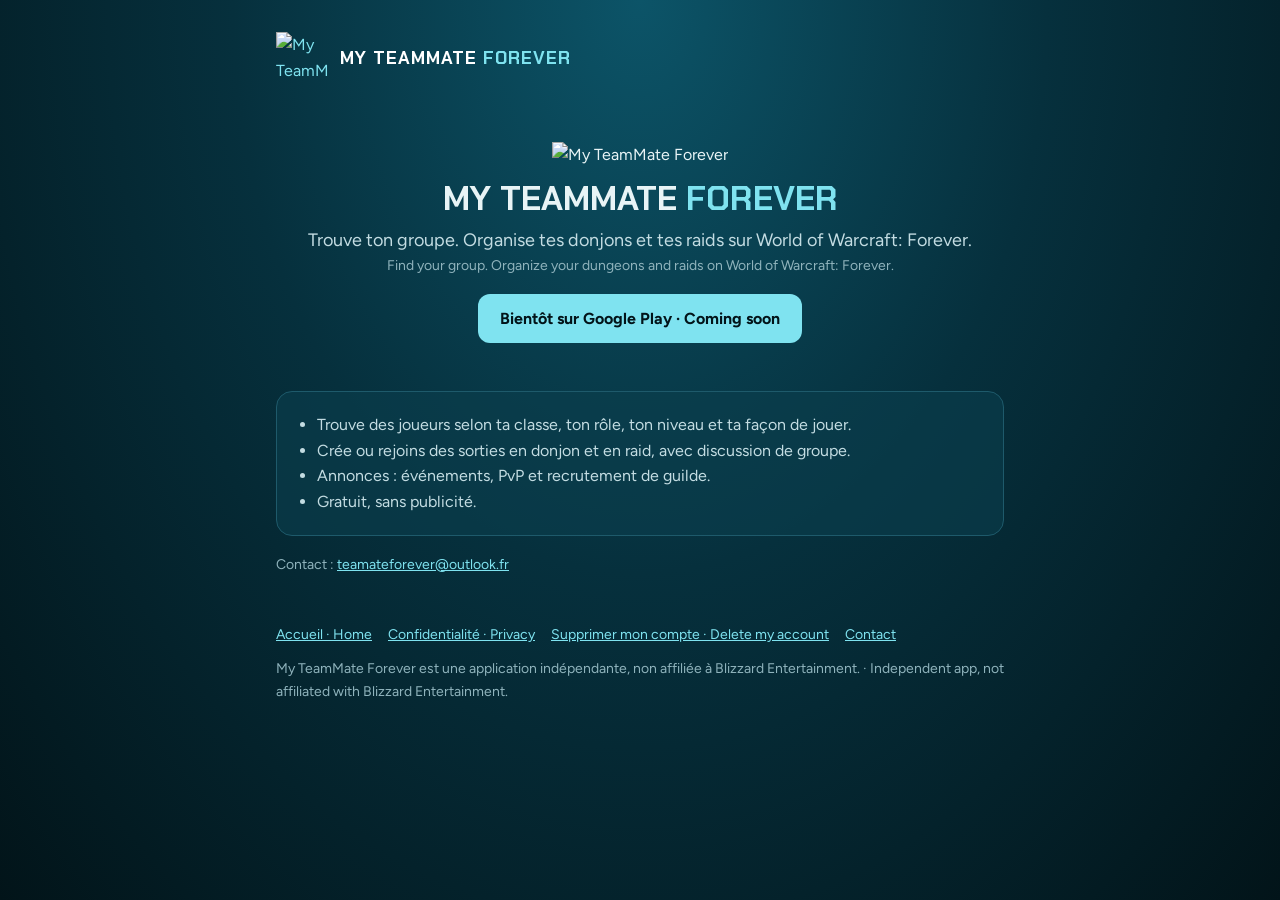
==== index.html @ 43d7b235 "Create index.html" ====
<!doctype html><html lang="fr"><head><meta charset="utf-8"><meta name="viewport" content="width=device-width,initial-scale=1"><title>My TeamMate Forever</title><meta name="description" content="Trouve ton groupe sur World of Warcraft: Forever.">
<link rel="icon" href="/logo.svg" type="image/svg+xml">
<link rel="preconnect" href="https://fonts.googleapis.com"><link href="https://fonts.googleapis.com/css2?family=Chakra+Petch:wght@600;700&family=Figtree:wght@400;600&display=swap" rel="stylesheet"><style>*{box-sizing:border-box;margin:0}body{background:radial-gradient(ellipse at 50% 0%,#0C5468 0%,#06303D 45%,#021419 100%) fixed;color:#E8F4F6;font:16px/1.6 Figtree,system-ui,sans-serif;min-height:100vh}
.wrap{max-width:760px;margin:0 auto;padding:32px 16px 64px}a{color:#7FE3F0}h1,h2,.brand{font-family:'Chakra Petch',sans-serif}
header{display:flex;align-items:center;gap:12px;margin-bottom:28px}header .logo{width:52px;height:52px}.brand{font-weight:700;font-size:18px;letter-spacing:1px;color:#fff;text-decoration:none}.brand span{color:#7FE3F0}
h1{font-size:28px;line-height:1.2;margin-bottom:6px}h2{font-size:19px;margin:26px 0 6px;color:#fff}p,li{color:#C3DCE2}ul{padding-left:20px}.muted{color:#8FB3BC;font-size:14px}
.card{background:rgba(11,63,78,.6);border:1px solid #1E5A6B;border-radius:16px;padding:20px;margin:18px 0}.lang{border-top:1px solid #1E5A6B;margin-top:40px;padding-top:24px}
nav.foot{margin-top:48px;display:flex;flex-wrap:wrap;gap:16px;font-size:14px}.hero{text-align:center;padding:30px 0}.hero .logo{width:200px;height:200px}.hero h1{font-size:34px;margin-top:10px}.hero h1 span{color:#7FE3F0}
.btn{display:inline-block;background:#7FE3F0;color:#021419;font-weight:700;text-decoration:none;padding:12px 22px;border-radius:12px;margin-top:16px}</style></head>
<body><div class="wrap"><header><a href="/" style="display:flex;align-items:center;gap:12px;text-decoration:none"><img class="logo" src="/logo.svg" alt="My TeamMate Forever"><span class="brand">MY TEAMMATE <span>FOREVER</span></span></a></header>
<div class="hero"><img class="logo" src="/logo.svg" alt="My TeamMate Forever"><h1>MY TEAMMATE <span>FOREVER</span></h1><p style="font-size:18px;margin-top:8px">Trouve ton groupe. Organise tes donjons et tes raids sur World of Warcraft: Forever.</p><p class="muted">Find your group. Organize your dungeons and raids on World of Warcraft: Forever.</p>
<p class="btn">Bientôt sur Google Play · Coming soon</p></div>
<div class="card"><ul><li>Trouve des joueurs selon ta classe, ton rôle, ton niveau et ta façon de jouer.</li><li>Crée ou rejoins des sorties en donjon et en raid, avec discussion de groupe.</li><li>Annonces : événements, PvP et recrutement de guilde.</li><li>Gratuit, sans publicité.</li></ul></div>
<p class="muted">Contact : <a href="mailto:teamateforever@outlook.fr">teamateforever@outlook.fr</a></p>
<nav class="foot"><a href="/">Accueil · Home</a><a href="/confidentialite">Confidentialité · Privacy</a><a href="/supprimer-compte">Supprimer mon compte · Delete my account</a><a href="mailto:teamateforever@outlook.fr">Contact</a></nav>
<p class="muted" style="margin-top:12px">My TeamMate Forever est une application indépendante, non affiliée à Blizzard Entertainment. · Independent app, not affiliated with Blizzard Entertainment.</p></div></body></html>
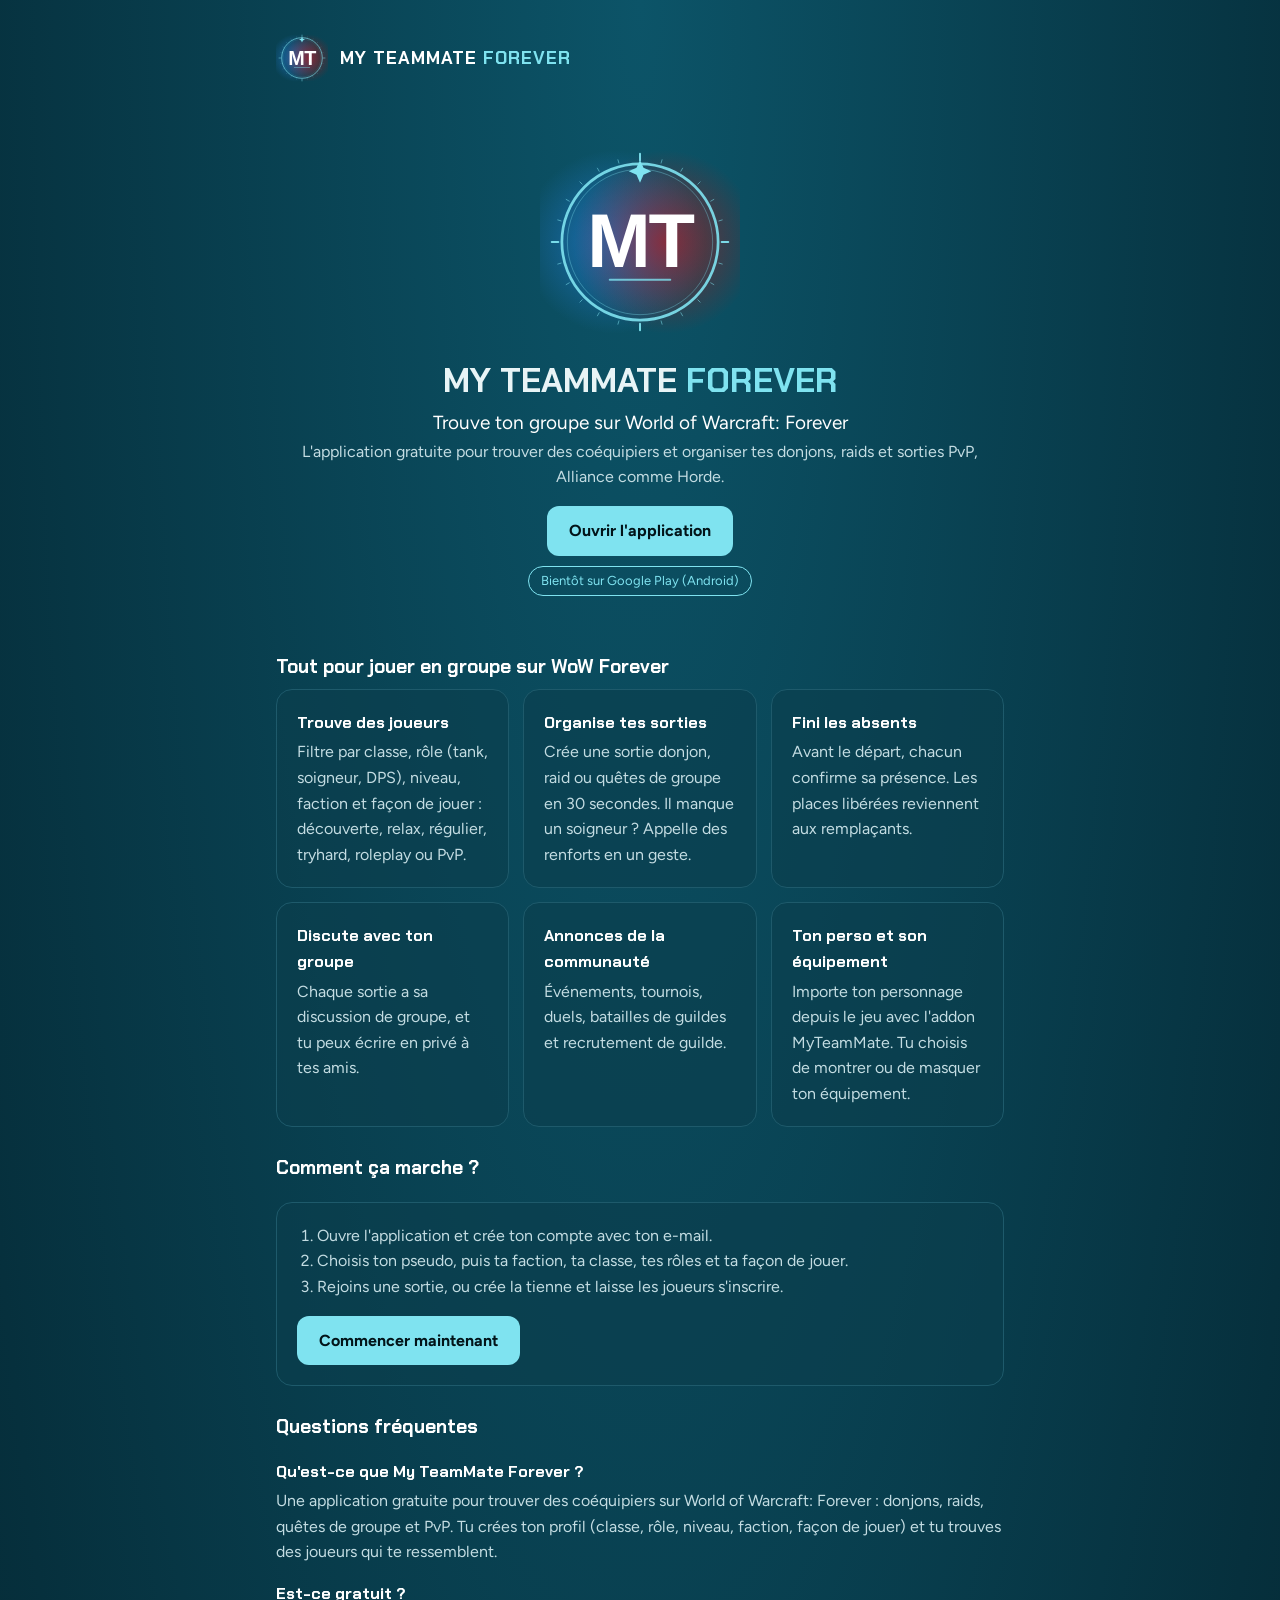
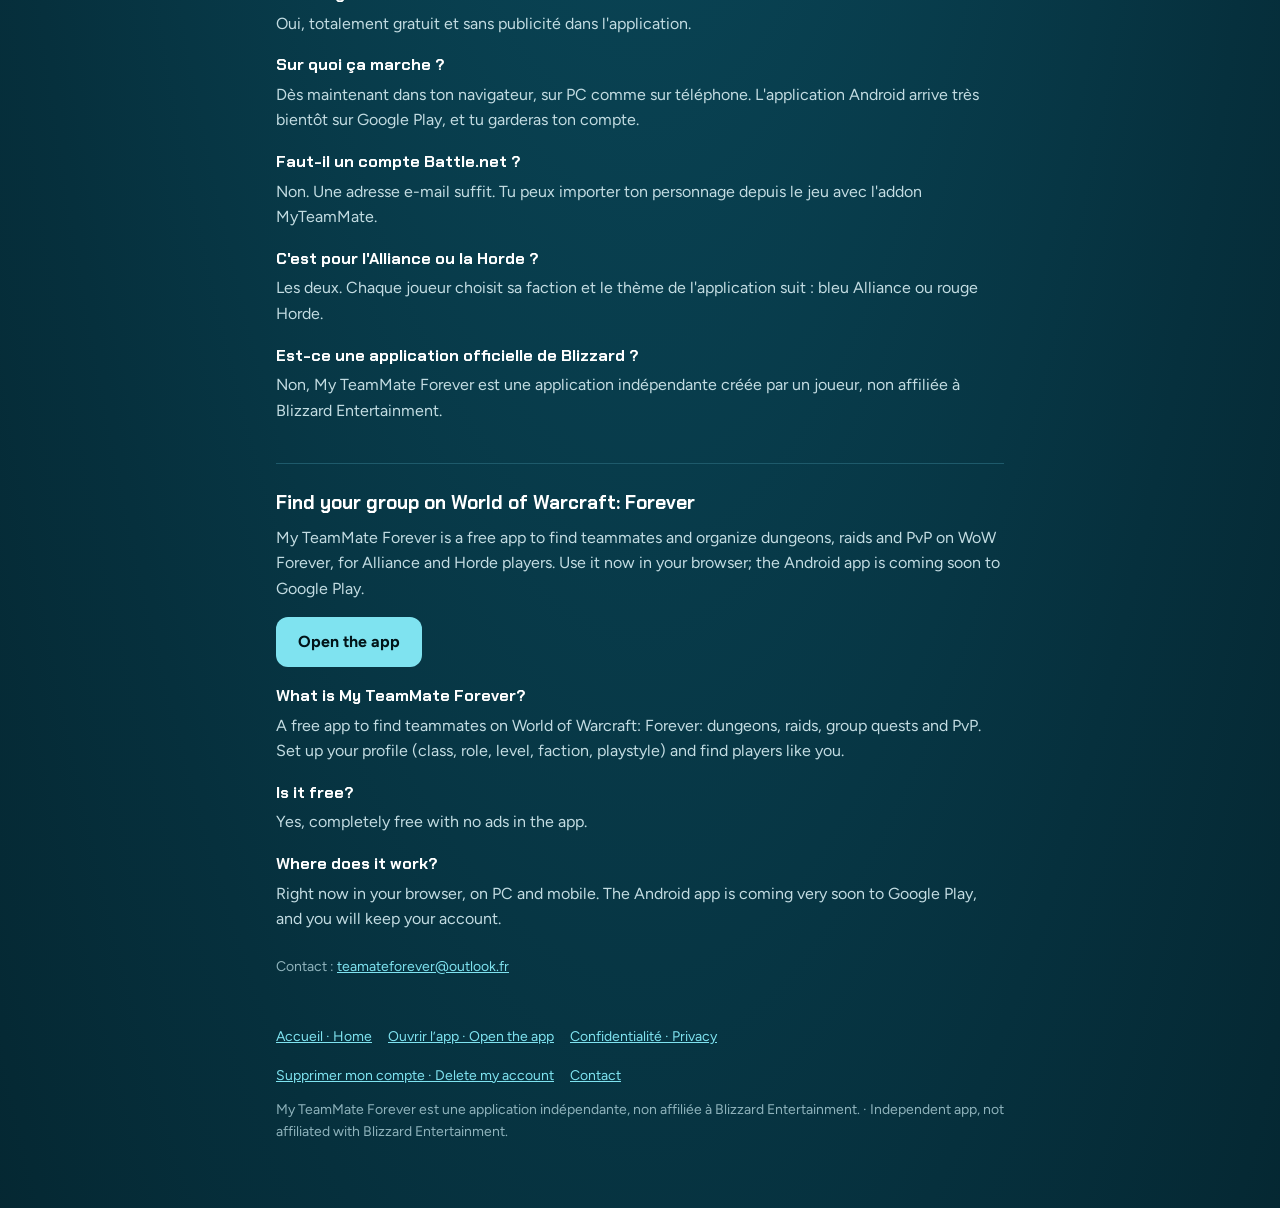
==== commit b5c9600c: "Add files via upload" ====
--- a/index.html
+++ b/index.html
@@ -1,16 +1,30 @@
-<!doctype html><html lang="fr"><head><meta charset="utf-8"><meta name="viewport" content="width=device-width,initial-scale=1"><title>My TeamMate Forever</title><meta name="description" content="Trouve ton groupe sur World of Warcraft: Forever.">
+<!doctype html><html lang="fr"><head><meta charset="utf-8"><meta name="viewport" content="width=device-width,initial-scale=1"><title>My TeamMate Forever · Trouve ton groupe sur WoW Forever (donjons, raids, PvP)</title><meta name="description" content="Application gratuite pour trouver des coéquipiers sur World of Warcraft: Forever : donjons, raids, PvP, recrutement de guilde. Alliance et Horde. Disponible dans ton navigateur, bientôt sur Android.">
+<link rel="canonical" href="https://myteammateforever.com/"><meta name="theme-color" content="#06303D"><link rel="alternate" hreflang="fr" href="https://myteammateforever.com/"><link rel="alternate" hreflang="en" href="https://myteammateforever.com/#en">
+<meta property="og:type" content="website"><meta property="og:site_name" content="My TeamMate Forever"><meta property="og:title" content="My TeamMate Forever · Trouve ton groupe sur WoW Forever (donjons, raids, PvP)"><meta property="og:description" content="Application gratuite pour trouver des coéquipiers sur World of Warcraft: Forever : donjons, raids, PvP, recrutement de guilde. Alliance et Horde. Disponible dans ton navigateur, bientôt sur Android."><meta property="og:url" content="https://myteammateforever.com/"><meta property="og:image" content="https://myteammateforever.com/og-image.jpg"><meta property="og:locale" content="fr_FR"><meta property="og:locale:alternate" content="en_US">
+<meta name="twitter:card" content="summary_large_image"><meta name="twitter:title" content="My TeamMate Forever · Trouve ton groupe sur WoW Forever (donjons, raids, PvP)"><meta name="twitter:description" content="Application gratuite pour trouver des coéquipiers sur World of Warcraft: Forever : donjons, raids, PvP, recrutement de guilde. Alliance et Horde. Disponible dans ton navigateur, bientôt sur Android."><meta name="twitter:image" content="https://myteammateforever.com/og-image.jpg"><script type="application/ld+json">[{"@context": "https://schema.org", "@type": "WebSite", "name": "My TeamMate Forever", "url": "https://myteammateforever.com/", "inLanguage": ["fr", "en"]}, {"@context": "https://schema.org", "@type": "SoftwareApplication", "name": "My TeamMate Forever", "applicationCategory": "SocialNetworkingApplication", "operatingSystem": "Web, Android", "offers": {"@type": "Offer", "price": "0", "priceCurrency": "EUR"}, "url": "https://myteammateforever.com/", "description": "Trouve ton groupe et organise tes donjons et raids sur World of Warcraft: Forever.", "inLanguage": ["fr", "en"]}, {"@context": "https://schema.org", "@type": "FAQPage", "mainEntity": [{"@type": "Question", "name": "Qu'est-ce que My TeamMate Forever ?", "acceptedAnswer": {"@type": "Answer", "text": "Une application gratuite pour trouver des coéquipiers sur World of Warcraft: Forever : donjons, raids, quêtes de groupe et PvP. Tu crées ton profil (classe, rôle, niveau, faction, façon de jouer) et tu trouves des joueurs qui te ressemblent."}}, {"@type": "Question", "name": "Est-ce gratuit ?", "acceptedAnswer": {"@type": "Answer", "text": "Oui, totalement gratuit et sans publicité dans l'application."}}, {"@type": "Question", "name": "Sur quoi ça marche ?", "acceptedAnswer": {"@type": "Answer", "text": "Dès maintenant dans ton navigateur, sur PC comme sur téléphone. L'application Android arrive très bientôt sur Google Play, et tu garderas ton compte."}}, {"@type": "Question", "name": "Faut-il un compte Battle.net ?", "acceptedAnswer": {"@type": "Answer", "text": "Non. Une adresse e-mail suffit. Tu peux importer ton personnage depuis le jeu avec l'addon MyTeamMate."}}, {"@type": "Question", "name": "C'est pour l'Alliance ou la Horde ?", "acceptedAnswer": {"@type": "Answer", "text": "Les deux. Chaque joueur choisit sa faction et le thème de l'application suit : bleu Alliance ou rouge Horde."}}, {"@type": "Question", "name": "Est-ce une application officielle de Blizzard ?", "acceptedAnswer": {"@type": "Answer", "text": "Non, My TeamMate Forever est une application indépendante créée par un joueur, non affiliée à Blizzard Entertainment."}}, {"@type": "Question", "name": "What is My TeamMate Forever?", "acceptedAnswer": {"@type": "Answer", "text": "A free app to find teammates on World of Warcraft: Forever: dungeons, raids, group quests and PvP. Set up your profile (class, role, level, faction, playstyle) and find players like you."}}, {"@type": "Question", "name": "Is it free?", "acceptedAnswer": {"@type": "Answer", "text": "Yes, completely free with no ads in the app."}}, {"@type": "Question", "name": "Where does it work?", "acceptedAnswer": {"@type": "Answer", "text": "Right now in your browser, on PC and mobile. The Android app is coming very soon to Google Play, and you will keep your account."}}]}]</script>
 <link rel="icon" href="/logo.svg" type="image/svg+xml">
-<link rel="preconnect" href="https://fonts.googleapis.com"><link href="https://fonts.googleapis.com/css2?family=Chakra+Petch:wght@600;700&family=Figtree:wght@400;600&display=swap" rel="stylesheet"><style>*{box-sizing:border-box;margin:0}body{background:radial-gradient(ellipse at 50% 0%,#0C5468 0%,#06303D 45%,#021419 100%) fixed;color:#E8F4F6;font:16px/1.6 Figtree,system-ui,sans-serif;min-height:100vh}
+<link rel="preconnect" href="https://fonts.googleapis.com"><link href="https://fonts.googleapis.com/css2?family=Chakra+Petch:wght@600;700&family=Figtree:wght@400;600&display=swap" rel="stylesheet"><style>*{box-sizing:border-box;margin:0}html{background:#021419}body{background:radial-gradient(ellipse at 50% 0%,#0C5468 0%,#06303D 700px,#021419 1400px) no-repeat,#021419;color:#E8F4F6;font:16px/1.6 Figtree,system-ui,sans-serif;min-height:100vh}
 .wrap{max-width:760px;margin:0 auto;padding:32px 16px 64px}a{color:#7FE3F0}h1,h2,.brand{font-family:'Chakra Petch',sans-serif}
 header{display:flex;align-items:center;gap:12px;margin-bottom:28px}header .logo{width:52px;height:52px}.brand{font-weight:700;font-size:18px;letter-spacing:1px;color:#fff;text-decoration:none}.brand span{color:#7FE3F0}
 h1{font-size:28px;line-height:1.2;margin-bottom:6px}h2{font-size:19px;margin:26px 0 6px;color:#fff}p,li{color:#C3DCE2}ul{padding-left:20px}.muted{color:#8FB3BC;font-size:14px}
 .card{background:rgba(11,63,78,.6);border:1px solid #1E5A6B;border-radius:16px;padding:20px;margin:18px 0}.lang{border-top:1px solid #1E5A6B;margin-top:40px;padding-top:24px}
 nav.foot{margin-top:48px;display:flex;flex-wrap:wrap;gap:16px;font-size:14px}.hero{text-align:center;padding:30px 0}.hero .logo{width:200px;height:200px}.hero h1{font-size:34px;margin-top:10px}.hero h1 span{color:#7FE3F0}
-.btn{display:inline-block;background:#7FE3F0;color:#021419;font-weight:700;text-decoration:none;padding:12px 22px;border-radius:12px;margin-top:16px}</style></head>
+.faq h3{font-size:16px;margin:16px 0 4px;color:#fff;font-family:'Chakra Petch',sans-serif}.feat{display:grid;grid-template-columns:repeat(auto-fit,minmax(220px,1fr));gap:14px}.feat .card{margin:0}.feat h3{color:#fff;font-size:16px;margin-bottom:4px;font-family:'Chakra Petch',sans-serif}.soon{display:inline-block;border:1px solid #7FE3F0;color:#7FE3F0;border-radius:999px;padding:4px 12px;font-size:13px;margin-top:10px}.btn{display:inline-block;background:#7FE3F0;color:#021419;font-weight:700;text-decoration:none;padding:12px 22px;border-radius:12px;margin-top:16px}</style></head>
 <body><div class="wrap"><header><a href="/" style="display:flex;align-items:center;gap:12px;text-decoration:none"><img class="logo" src="/logo.svg" alt="My TeamMate Forever"><span class="brand">MY TEAMMATE <span>FOREVER</span></span></a></header>
-<div class="hero"><img class="logo" src="/logo.svg" alt="My TeamMate Forever"><h1>MY TEAMMATE <span>FOREVER</span></h1><p style="font-size:18px;margin-top:8px">Trouve ton groupe. Organise tes donjons et tes raids sur World of Warcraft: Forever.</p><p class="muted">Find your group. Organize your dungeons and raids on World of Warcraft: Forever.</p>
-<p class="btn">Bientôt sur Google Play · Coming soon</p></div>
-<div class="card"><ul><li>Trouve des joueurs selon ta classe, ton rôle, ton niveau et ta façon de jouer.</li><li>Crée ou rejoins des sorties en donjon et en raid, avec discussion de groupe.</li><li>Annonces : événements, PvP et recrutement de guilde.</li><li>Gratuit, sans publicité.</li></ul></div>
-<p class="muted">Contact : <a href="mailto:teamateforever@outlook.fr">teamateforever@outlook.fr</a></p>
-<nav class="foot"><a href="/">Accueil · Home</a><a href="/confidentialite">Confidentialité · Privacy</a><a href="/supprimer-compte">Supprimer mon compte · Delete my account</a><a href="mailto:teamateforever@outlook.fr">Contact</a></nav>
-<p class="muted" style="margin-top:12px">My TeamMate Forever est une application indépendante, non affiliée à Blizzard Entertainment. · Independent app, not affiliated with Blizzard Entertainment.</p></div></body></html>
+<div class="hero"><img class="logo" src="/logo.svg" alt="My TeamMate Forever"><h1>MY TEAMMATE <span>FOREVER</span></h1>
+<p style="font-size:19px;margin-top:8px;color:#fff">Trouve ton groupe sur World of Warcraft: Forever</p>
+<p>L'application gratuite pour trouver des coéquipiers et organiser tes donjons, raids et sorties PvP, Alliance comme Horde.</p>
+<a class="btn" href="/app">Ouvrir l'application</a><br><span class="soon">Bientôt sur Google Play (Android)</span></div>
+<h2>Tout pour jouer en groupe sur WoW Forever</h2>
+<div class="feat"><div class="card"><h3>Trouve des joueurs</h3><p>Filtre par classe, rôle (tank, soigneur, DPS), niveau, faction et façon de jouer : découverte, relax, régulier, tryhard, roleplay ou PvP.</p></div><div class="card"><h3>Organise tes sorties</h3><p>Crée une sortie donjon, raid ou quêtes de groupe en 30 secondes. Il manque un soigneur ? Appelle des renforts en un geste.</p></div><div class="card"><h3>Fini les absents</h3><p>Avant le départ, chacun confirme sa présence. Les places libérées reviennent aux remplaçants.</p></div><div class="card"><h3>Discute avec ton groupe</h3><p>Chaque sortie a sa discussion de groupe, et tu peux écrire en privé à tes amis.</p></div><div class="card"><h3>Annonces de la communauté</h3><p>Événements, tournois, duels, batailles de guildes et recrutement de guilde.</p></div><div class="card"><h3>Ton perso et son équipement</h3><p>Importe ton personnage depuis le jeu avec l&#x27;addon MyTeamMate. Tu choisis de montrer ou de masquer ton équipement.</p></div></div>
+<h2>Comment ça marche ?</h2>
+<div class="card"><ol style="padding-left:20px"><li>Ouvre l'application et crée ton compte avec ton e-mail.</li><li>Choisis ton pseudo, puis ta faction, ta classe, tes rôles et ta façon de jouer.</li><li>Rejoins une sortie, ou crée la tienne et laisse les joueurs s'inscrire.</li></ol>
+<a class="btn" href="/app">Commencer maintenant</a></div>
+<div class="faq"><h2>Questions fréquentes</h2><h3>Qu&#x27;est-ce que My TeamMate Forever ?</h3><p>Une application gratuite pour trouver des coéquipiers sur World of Warcraft: Forever : donjons, raids, quêtes de groupe et PvP. Tu crées ton profil (classe, rôle, niveau, faction, façon de jouer) et tu trouves des joueurs qui te ressemblent.</p><h3>Est-ce gratuit ?</h3><p>Oui, totalement gratuit et sans publicité dans l&#x27;application.</p><h3>Sur quoi ça marche ?</h3><p>Dès maintenant dans ton navigateur, sur PC comme sur téléphone. L&#x27;application Android arrive très bientôt sur Google Play, et tu garderas ton compte.</p><h3>Faut-il un compte Battle.net ?</h3><p>Non. Une adresse e-mail suffit. Tu peux importer ton personnage depuis le jeu avec l&#x27;addon MyTeamMate.</p><h3>C&#x27;est pour l&#x27;Alliance ou la Horde ?</h3><p>Les deux. Chaque joueur choisit sa faction et le thème de l&#x27;application suit : bleu Alliance ou rouge Horde.</p><h3>Est-ce une application officielle de Blizzard ?</h3><p>Non, My TeamMate Forever est une application indépendante créée par un joueur, non affiliée à Blizzard Entertainment.</p></div>
+<div class="lang" id="en"><h2 style="margin-top:0">Find your group on World of Warcraft: Forever</h2>
+<p>My TeamMate Forever is a free app to find teammates and organize dungeons, raids and PvP on WoW Forever, for Alliance and Horde players. Use it now in your browser; the Android app is coming soon to Google Play.</p>
+<a class="btn" href="/app">Open the app</a>
+<div class="faq"><h3>What is My TeamMate Forever?</h3><p>A free app to find teammates on World of Warcraft: Forever: dungeons, raids, group quests and PvP. Set up your profile (class, role, level, faction, playstyle) and find players like you.</p><h3>Is it free?</h3><p>Yes, completely free with no ads in the app.</p><h3>Where does it work?</h3><p>Right now in your browser, on PC and mobile. The Android app is coming very soon to Google Play, and you will keep your account.</p></div></div>
+<p class="muted" style="margin-top:24px">Contact : <a href="mailto:teamateforever@outlook.fr">teamateforever@outlook.fr</a></p>
+<nav class="foot"><a href="/">Accueil · Home</a><a href="/app">Ouvrir l’app · Open the app</a><a href="/confidentialite">Confidentialité · Privacy</a><a href="/supprimer-compte">Supprimer mon compte · Delete my account</a><a href="mailto:teamateforever@outlook.fr">Contact</a></nav>
+<p class="muted" style="margin-top:12px">My TeamMate Forever est une application indépendante, non affiliée à Blizzard Entertainment. · Independent app, not affiliated with Blizzard Entertainment.</p></div></body></html>
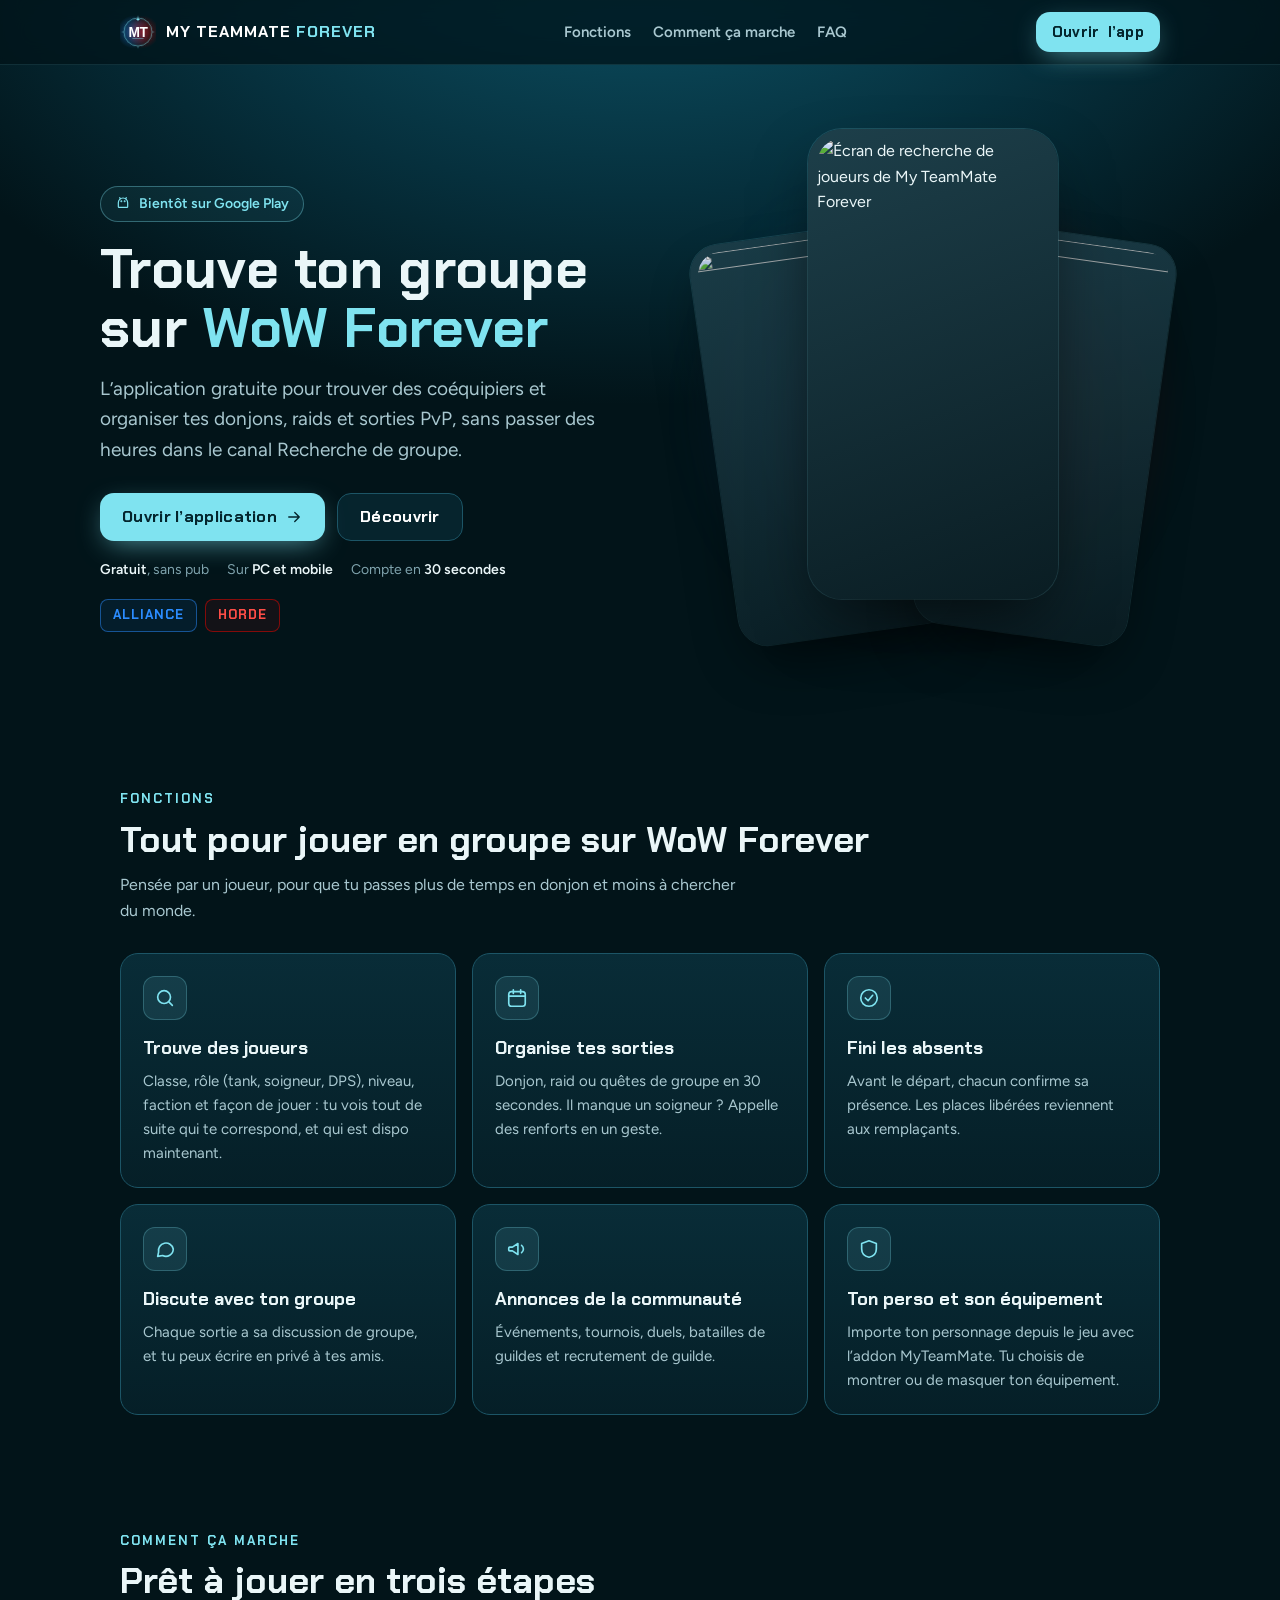
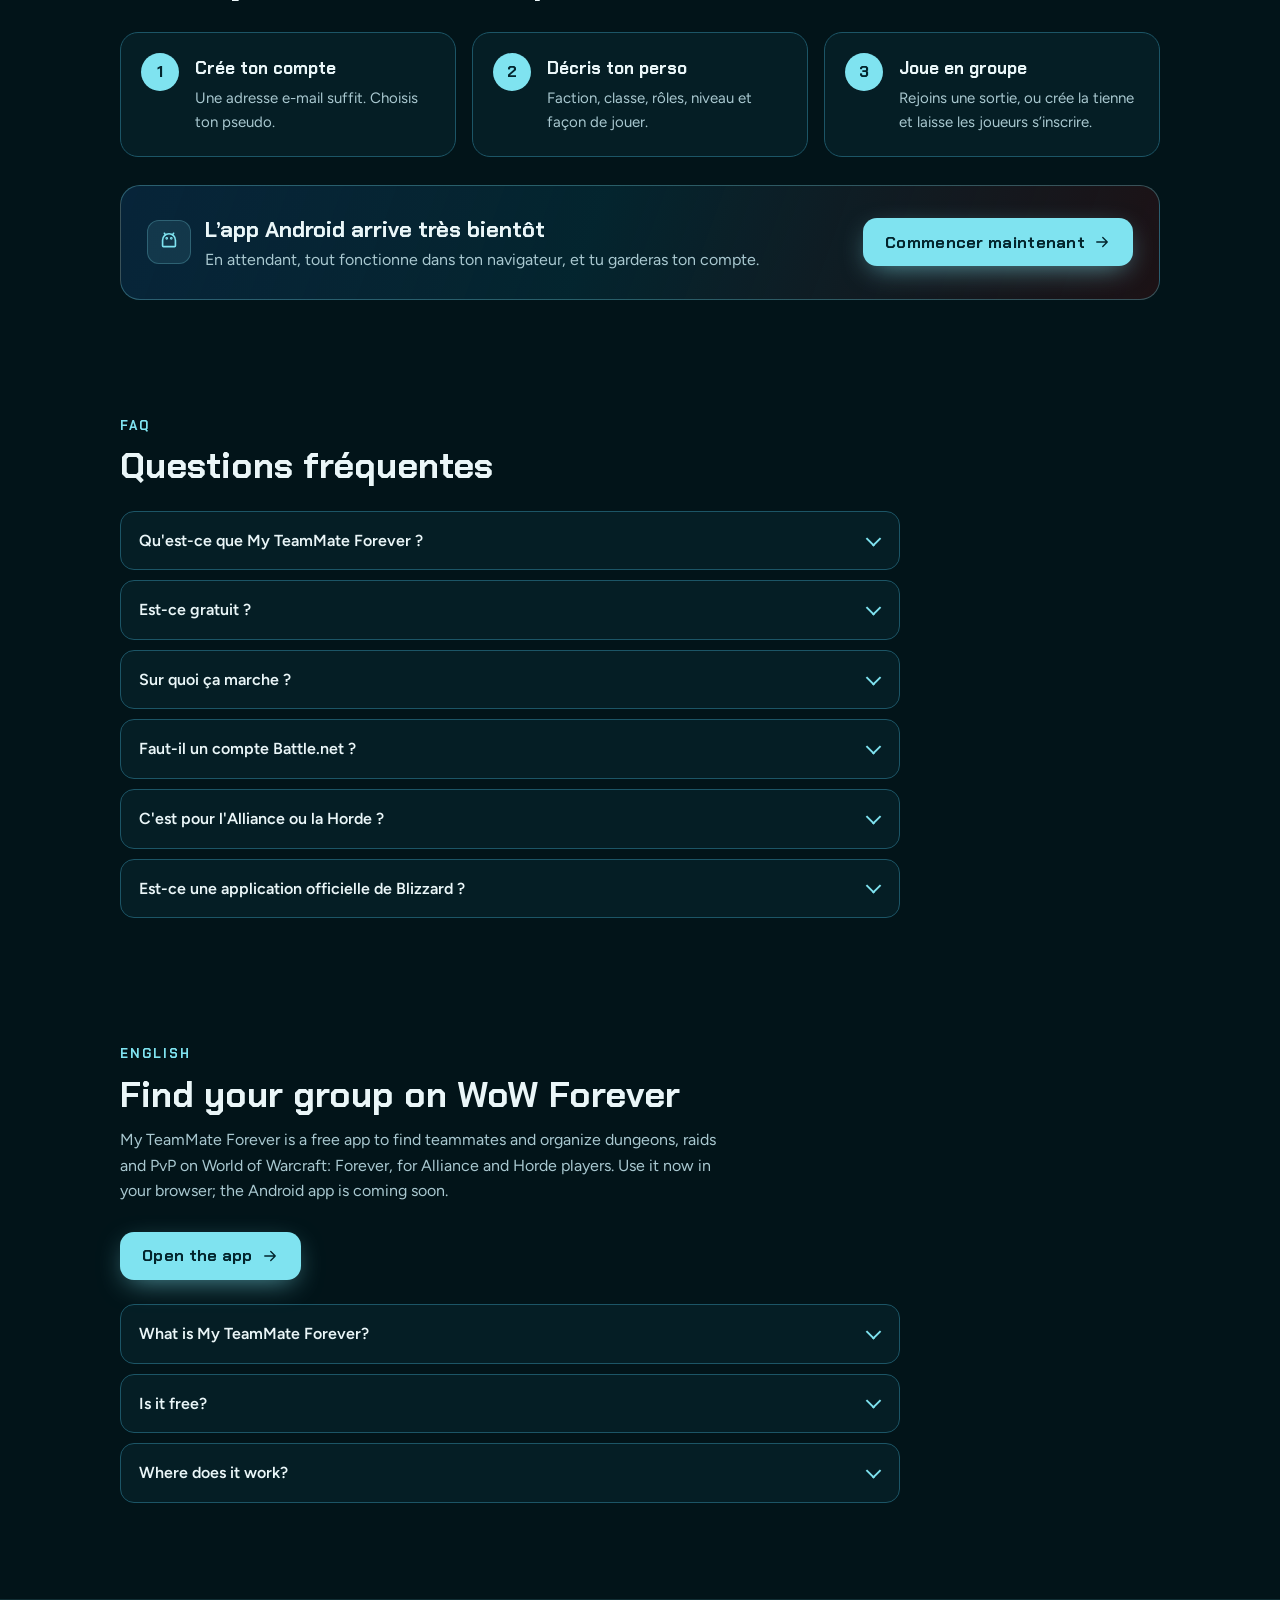
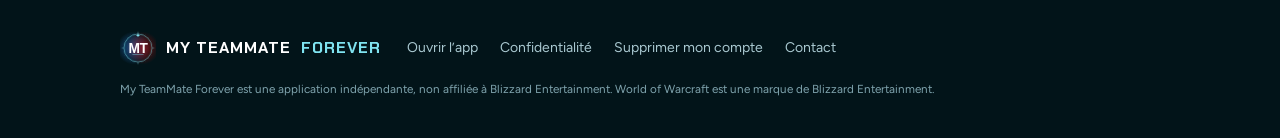
==== commit c6b62f96: "Add files via upload" ====
--- a/index.html
+++ b/index.html
@@ -1,30 +1,140 @@
-<!doctype html><html lang="fr"><head><meta charset="utf-8"><meta name="viewport" content="width=device-width,initial-scale=1"><title>My TeamMate Forever · Trouve ton groupe sur WoW Forever (donjons, raids, PvP)</title><meta name="description" content="Application gratuite pour trouver des coéquipiers sur World of Warcraft: Forever : donjons, raids, PvP, recrutement de guilde. Alliance et Horde. Disponible dans ton navigateur, bientôt sur Android.">
-<link rel="canonical" href="https://myteammateforever.com/"><meta name="theme-color" content="#06303D"><link rel="alternate" hreflang="fr" href="https://myteammateforever.com/"><link rel="alternate" hreflang="en" href="https://myteammateforever.com/#en">
-<meta property="og:type" content="website"><meta property="og:site_name" content="My TeamMate Forever"><meta property="og:title" content="My TeamMate Forever · Trouve ton groupe sur WoW Forever (donjons, raids, PvP)"><meta property="og:description" content="Application gratuite pour trouver des coéquipiers sur World of Warcraft: Forever : donjons, raids, PvP, recrutement de guilde. Alliance et Horde. Disponible dans ton navigateur, bientôt sur Android."><meta property="og:url" content="https://myteammateforever.com/"><meta property="og:image" content="https://myteammateforever.com/og-image.jpg"><meta property="og:locale" content="fr_FR"><meta property="og:locale:alternate" content="en_US">
-<meta name="twitter:card" content="summary_large_image"><meta name="twitter:title" content="My TeamMate Forever · Trouve ton groupe sur WoW Forever (donjons, raids, PvP)"><meta name="twitter:description" content="Application gratuite pour trouver des coéquipiers sur World of Warcraft: Forever : donjons, raids, PvP, recrutement de guilde. Alliance et Horde. Disponible dans ton navigateur, bientôt sur Android."><meta name="twitter:image" content="https://myteammateforever.com/og-image.jpg"><script type="application/ld+json">[{"@context": "https://schema.org", "@type": "WebSite", "name": "My TeamMate Forever", "url": "https://myteammateforever.com/", "inLanguage": ["fr", "en"]}, {"@context": "https://schema.org", "@type": "SoftwareApplication", "name": "My TeamMate Forever", "applicationCategory": "SocialNetworkingApplication", "operatingSystem": "Web, Android", "offers": {"@type": "Offer", "price": "0", "priceCurrency": "EUR"}, "url": "https://myteammateforever.com/", "description": "Trouve ton groupe et organise tes donjons et raids sur World of Warcraft: Forever.", "inLanguage": ["fr", "en"]}, {"@context": "https://schema.org", "@type": "FAQPage", "mainEntity": [{"@type": "Question", "name": "Qu'est-ce que My TeamMate Forever ?", "acceptedAnswer": {"@type": "Answer", "text": "Une application gratuite pour trouver des coéquipiers sur World of Warcraft: Forever : donjons, raids, quêtes de groupe et PvP. Tu crées ton profil (classe, rôle, niveau, faction, façon de jouer) et tu trouves des joueurs qui te ressemblent."}}, {"@type": "Question", "name": "Est-ce gratuit ?", "acceptedAnswer": {"@type": "Answer", "text": "Oui, totalement gratuit et sans publicité dans l'application."}}, {"@type": "Question", "name": "Sur quoi ça marche ?", "acceptedAnswer": {"@type": "Answer", "text": "Dès maintenant dans ton navigateur, sur PC comme sur téléphone. L'application Android arrive très bientôt sur Google Play, et tu garderas ton compte."}}, {"@type": "Question", "name": "Faut-il un compte Battle.net ?", "acceptedAnswer": {"@type": "Answer", "text": "Non. Une adresse e-mail suffit. Tu peux importer ton personnage depuis le jeu avec l'addon MyTeamMate."}}, {"@type": "Question", "name": "C'est pour l'Alliance ou la Horde ?", "acceptedAnswer": {"@type": "Answer", "text": "Les deux. Chaque joueur choisit sa faction et le thème de l'application suit : bleu Alliance ou rouge Horde."}}, {"@type": "Question", "name": "Est-ce une application officielle de Blizzard ?", "acceptedAnswer": {"@type": "Answer", "text": "Non, My TeamMate Forever est une application indépendante créée par un joueur, non affiliée à Blizzard Entertainment."}}, {"@type": "Question", "name": "What is My TeamMate Forever?", "acceptedAnswer": {"@type": "Answer", "text": "A free app to find teammates on World of Warcraft: Forever: dungeons, raids, group quests and PvP. Set up your profile (class, role, level, faction, playstyle) and find players like you."}}, {"@type": "Question", "name": "Is it free?", "acceptedAnswer": {"@type": "Answer", "text": "Yes, completely free with no ads in the app."}}, {"@type": "Question", "name": "Where does it work?", "acceptedAnswer": {"@type": "Answer", "text": "Right now in your browser, on PC and mobile. The Android app is coming very soon to Google Play, and you will keep your account."}}]}]</script>
-<link rel="icon" href="/logo.svg" type="image/svg+xml">
-<link rel="preconnect" href="https://fonts.googleapis.com"><link href="https://fonts.googleapis.com/css2?family=Chakra+Petch:wght@600;700&family=Figtree:wght@400;600&display=swap" rel="stylesheet"><style>*{box-sizing:border-box;margin:0}html{background:#021419}body{background:radial-gradient(ellipse at 50% 0%,#0C5468 0%,#06303D 700px,#021419 1400px) no-repeat,#021419;color:#E8F4F6;font:16px/1.6 Figtree,system-ui,sans-serif;min-height:100vh}
-.wrap{max-width:760px;margin:0 auto;padding:32px 16px 64px}a{color:#7FE3F0}h1,h2,.brand{font-family:'Chakra Petch',sans-serif}
-header{display:flex;align-items:center;gap:12px;margin-bottom:28px}header .logo{width:52px;height:52px}.brand{font-weight:700;font-size:18px;letter-spacing:1px;color:#fff;text-decoration:none}.brand span{color:#7FE3F0}
-h1{font-size:28px;line-height:1.2;margin-bottom:6px}h2{font-size:19px;margin:26px 0 6px;color:#fff}p,li{color:#C3DCE2}ul{padding-left:20px}.muted{color:#8FB3BC;font-size:14px}
-.card{background:rgba(11,63,78,.6);border:1px solid #1E5A6B;border-radius:16px;padding:20px;margin:18px 0}.lang{border-top:1px solid #1E5A6B;margin-top:40px;padding-top:24px}
-nav.foot{margin-top:48px;display:flex;flex-wrap:wrap;gap:16px;font-size:14px}.hero{text-align:center;padding:30px 0}.hero .logo{width:200px;height:200px}.hero h1{font-size:34px;margin-top:10px}.hero h1 span{color:#7FE3F0}
-.faq h3{font-size:16px;margin:16px 0 4px;color:#fff;font-family:'Chakra Petch',sans-serif}.feat{display:grid;grid-template-columns:repeat(auto-fit,minmax(220px,1fr));gap:14px}.feat .card{margin:0}.feat h3{color:#fff;font-size:16px;margin-bottom:4px;font-family:'Chakra Petch',sans-serif}.soon{display:inline-block;border:1px solid #7FE3F0;color:#7FE3F0;border-radius:999px;padding:4px 12px;font-size:13px;margin-top:10px}.btn{display:inline-block;background:#7FE3F0;color:#021419;font-weight:700;text-decoration:none;padding:12px 22px;border-radius:12px;margin-top:16px}</style></head>
-<body><div class="wrap"><header><a href="/" style="display:flex;align-items:center;gap:12px;text-decoration:none"><img class="logo" src="/logo.svg" alt="My TeamMate Forever"><span class="brand">MY TEAMMATE <span>FOREVER</span></span></a></header>
-<div class="hero"><img class="logo" src="/logo.svg" alt="My TeamMate Forever"><h1>MY TEAMMATE <span>FOREVER</span></h1>
-<p style="font-size:19px;margin-top:8px;color:#fff">Trouve ton groupe sur World of Warcraft: Forever</p>
-<p>L'application gratuite pour trouver des coéquipiers et organiser tes donjons, raids et sorties PvP, Alliance comme Horde.</p>
-<a class="btn" href="/app">Ouvrir l'application</a><br><span class="soon">Bientôt sur Google Play (Android)</span></div>
-<h2>Tout pour jouer en groupe sur WoW Forever</h2>
-<div class="feat"><div class="card"><h3>Trouve des joueurs</h3><p>Filtre par classe, rôle (tank, soigneur, DPS), niveau, faction et façon de jouer : découverte, relax, régulier, tryhard, roleplay ou PvP.</p></div><div class="card"><h3>Organise tes sorties</h3><p>Crée une sortie donjon, raid ou quêtes de groupe en 30 secondes. Il manque un soigneur ? Appelle des renforts en un geste.</p></div><div class="card"><h3>Fini les absents</h3><p>Avant le départ, chacun confirme sa présence. Les places libérées reviennent aux remplaçants.</p></div><div class="card"><h3>Discute avec ton groupe</h3><p>Chaque sortie a sa discussion de groupe, et tu peux écrire en privé à tes amis.</p></div><div class="card"><h3>Annonces de la communauté</h3><p>Événements, tournois, duels, batailles de guildes et recrutement de guilde.</p></div><div class="card"><h3>Ton perso et son équipement</h3><p>Importe ton personnage depuis le jeu avec l&#x27;addon MyTeamMate. Tu choisis de montrer ou de masquer ton équipement.</p></div></div>
-<h2>Comment ça marche ?</h2>
-<div class="card"><ol style="padding-left:20px"><li>Ouvre l'application et crée ton compte avec ton e-mail.</li><li>Choisis ton pseudo, puis ta faction, ta classe, tes rôles et ta façon de jouer.</li><li>Rejoins une sortie, ou crée la tienne et laisse les joueurs s'inscrire.</li></ol>
-<a class="btn" href="/app">Commencer maintenant</a></div>
-<div class="faq"><h2>Questions fréquentes</h2><h3>Qu&#x27;est-ce que My TeamMate Forever ?</h3><p>Une application gratuite pour trouver des coéquipiers sur World of Warcraft: Forever : donjons, raids, quêtes de groupe et PvP. Tu crées ton profil (classe, rôle, niveau, faction, façon de jouer) et tu trouves des joueurs qui te ressemblent.</p><h3>Est-ce gratuit ?</h3><p>Oui, totalement gratuit et sans publicité dans l&#x27;application.</p><h3>Sur quoi ça marche ?</h3><p>Dès maintenant dans ton navigateur, sur PC comme sur téléphone. L&#x27;application Android arrive très bientôt sur Google Play, et tu garderas ton compte.</p><h3>Faut-il un compte Battle.net ?</h3><p>Non. Une adresse e-mail suffit. Tu peux importer ton personnage depuis le jeu avec l&#x27;addon MyTeamMate.</p><h3>C&#x27;est pour l&#x27;Alliance ou la Horde ?</h3><p>Les deux. Chaque joueur choisit sa faction et le thème de l&#x27;application suit : bleu Alliance ou rouge Horde.</p><h3>Est-ce une application officielle de Blizzard ?</h3><p>Non, My TeamMate Forever est une application indépendante créée par un joueur, non affiliée à Blizzard Entertainment.</p></div>
-<div class="lang" id="en"><h2 style="margin-top:0">Find your group on World of Warcraft: Forever</h2>
-<p>My TeamMate Forever is a free app to find teammates and organize dungeons, raids and PvP on WoW Forever, for Alliance and Horde players. Use it now in your browser; the Android app is coming soon to Google Play.</p>
-<a class="btn" href="/app">Open the app</a>
-<div class="faq"><h3>What is My TeamMate Forever?</h3><p>A free app to find teammates on World of Warcraft: Forever: dungeons, raids, group quests and PvP. Set up your profile (class, role, level, faction, playstyle) and find players like you.</p><h3>Is it free?</h3><p>Yes, completely free with no ads in the app.</p><h3>Where does it work?</h3><p>Right now in your browser, on PC and mobile. The Android app is coming very soon to Google Play, and you will keep your account.</p></div></div>
-<p class="muted" style="margin-top:24px">Contact : <a href="mailto:teamateforever@outlook.fr">teamateforever@outlook.fr</a></p>
-<nav class="foot"><a href="/">Accueil · Home</a><a href="/app">Ouvrir l’app · Open the app</a><a href="/confidentialite">Confidentialité · Privacy</a><a href="/supprimer-compte">Supprimer mon compte · Delete my account</a><a href="mailto:teamateforever@outlook.fr">Contact</a></nav>
-<p class="muted" style="margin-top:12px">My TeamMate Forever est une application indépendante, non affiliée à Blizzard Entertainment. · Independent app, not affiliated with Blizzard Entertainment.</p></div></body></html>+<!doctype html><html lang="fr"><head><meta charset="utf-8"><meta name="viewport" content="width=device-width,initial-scale=1">
+<title>My TeamMate Forever · Trouve ton groupe sur WoW Forever (donjons, raids, PvP)</title><meta name="description" content="Application gratuite pour trouver des coéquipiers sur World of Warcraft: Forever : donjons, raids, PvP, recrutement de guilde. Alliance et Horde. Disponible dans ton navigateur, bientôt sur Android."><link rel="canonical" href="https://myteammateforever.com/"><meta name="theme-color" content="#021419">
+<link rel="icon" href="/logo.svg" type="image/svg+xml"><link rel="alternate" hreflang="fr" href="https://myteammateforever.com/"><link rel="alternate" hreflang="en" href="https://myteammateforever.com/#en">
+<meta property="og:type" content="website"><meta property="og:site_name" content="My TeamMate Forever"><meta property="og:title" content="My TeamMate Forever · Trouve ton groupe sur WoW Forever (donjons, raids, PvP)"><meta property="og:description" content="Application gratuite pour trouver des coéquipiers sur World of Warcraft: Forever : donjons, raids, PvP, recrutement de guilde. Alliance et Horde. Disponible dans ton navigateur, bientôt sur Android."><meta property="og:url" content="https://myteammateforever.com/"><meta property="og:image" content="https://myteammateforever.com/og-image.jpg"><meta property="og:image:width" content="1200"><meta property="og:image:height" content="630"><meta property="og:locale" content="fr_FR"><meta property="og:locale:alternate" content="en_US">
+<meta name="twitter:card" content="summary_large_image"><meta name="twitter:title" content="My TeamMate Forever · Trouve ton groupe sur WoW Forever (donjons, raids, PvP)"><meta name="twitter:description" content="Application gratuite pour trouver des coéquipiers sur World of Warcraft: Forever : donjons, raids, PvP, recrutement de guilde. Alliance et Horde. Disponible dans ton navigateur, bientôt sur Android."><meta name="twitter:image" content="https://myteammateforever.com/og-image.jpg">
+<link rel="preconnect" href="https://fonts.googleapis.com"><link rel="preconnect" href="https://fonts.gstatic.com" crossorigin><link href="https://fonts.googleapis.com/css2?family=Chakra+Petch:wght@600;700&family=Figtree:wght@400;600;700&display=swap" rel="stylesheet">
+<style>
+:root{--bg:#021419;--bg2:#06303D;--card:#0A3442;--line:#1C5566;--txt:#EAF6F8;--mut:#A9C8D0;--dim:#7FA3AD;--glow:#7FE3F0;--all:#2B8CFF;--hor:#E10600}
+*{box-sizing:border-box;margin:0}
+html{background:var(--bg);overflow-x:clip;scroll-behavior:smooth;scroll-padding-top:76px}
+body{background:radial-gradient(1100px 700px at 50% -120px,#0E5A6F 0%,#06303D 45%,transparent 75%) no-repeat,var(--bg);color:var(--txt);font:16px/1.6 Figtree,system-ui,-apple-system,Segoe UI,sans-serif;-webkit-font-smoothing:antialiased;overflow-x:hidden}
+a{color:var(--glow)} img{max-width:100%;display:block}
+h1,h2,h3,.brand,.btn{font-family:'Chakra Petch',sans-serif}
+.wrap{max-width:1080px;margin:0 auto;padding:0 20px}
+.skip{position:absolute;left:-999px}.skip:focus{left:12px;top:12px;background:#fff;color:#000;padding:8px;z-index:99}
+/* En-tête */
+.top{position:sticky;top:0;z-index:20;background:rgba(2,20,25,.78);backdrop-filter:saturate(1.4) blur(12px);-webkit-backdrop-filter:saturate(1.4) blur(12px);border-bottom:1px solid rgba(127,227,240,.12)}
+.top .wrap{display:flex;align-items:center;gap:16px;height:64px}
+.brand{display:flex;align-items:center;gap:10px;color:#fff;text-decoration:none;font-weight:700;letter-spacing:1px;font-size:16px;white-space:nowrap}
+.brand img{width:36px;height:36px}.brand span{color:var(--glow)}
+.nav{display:flex;gap:22px;margin-left:auto}
+.nav a{color:var(--mut);text-decoration:none;font-weight:600;font-size:15px}.nav a:hover{color:#fff}
+.btn{display:inline-flex;align-items:center;justify-content:center;gap:8px;min-height:48px;padding:0 22px;border-radius:14px;font-weight:700;font-size:16px;letter-spacing:.3px;text-decoration:none;transition:transform .15s,box-shadow .15s,background .15s;white-space:nowrap}
+.btn-main{background:var(--glow);color:#03252D;box-shadow:0 8px 28px -8px rgba(127,227,240,.65)}
+.btn-main:hover{transform:translateY(-2px);box-shadow:0 14px 34px -10px rgba(127,227,240,.8)}
+.btn-ghost{color:#fff;border:1px solid var(--line);background:rgba(10,52,66,.5)}.btn-ghost:hover{border-color:var(--glow)}
+.top .btn{margin-left:auto;min-height:40px;padding:0 16px;font-size:15px}
+/* Hero */
+.hero{display:grid;grid-template-columns:1.05fr .95fr;gap:40px;align-items:center;padding:64px 0 40px}
+.pill{display:inline-flex;align-items:center;gap:8px;padding:6px 14px;border-radius:999px;border:1px solid rgba(127,227,240,.35);color:var(--glow);font-size:14px;font-weight:600;background:rgba(127,227,240,.06)}
+.hero h1{font-size:clamp(34px,5.2vw,56px);line-height:1.05;margin:18px 0 16px;letter-spacing:.3px}
+.hero h1 em{font-style:normal;color:var(--glow)}
+.lead{font-size:clamp(17px,2vw,19px);color:var(--mut);max-width:520px}
+.cta{display:flex;flex-wrap:wrap;gap:12px;margin:28px 0 18px}
+.trust{display:flex;flex-wrap:wrap;gap:8px 18px;color:var(--dim);font-size:14px}
+.trust b{color:var(--txt);font-weight:600}
+.factions{display:flex;gap:8px;margin-top:18px}
+.fac{font-family:'Chakra Petch';font-weight:700;font-size:13px;letter-spacing:1px;padding:5px 12px;border-radius:8px}
+.fac.a{color:var(--all);border:1px solid rgba(43,140,255,.5);background:rgba(43,140,255,.08)}
+.fac.h{color:#FF4D47;border:1px solid rgba(225,6,0,.55);background:rgba(225,6,0,.08)}
+/* Téléphones */
+.phones{position:relative;height:560px}
+.phone{position:absolute;width:250px;border-radius:34px;padding:9px;background:linear-gradient(160deg,#1d3f4a,#0a1d23);box-shadow:0 30px 70px -20px rgba(0,0,0,.75),0 0 0 1px rgba(127,227,240,.18)}
+.phone img{border-radius:26px;width:100%;height:auto}
+.phone.p1{left:50%;top:0;transform:translateX(-50%);z-index:3}
+.phone.p2{left:2%;top:70px;transform:rotate(-8deg) scale(.86);z-index:2;opacity:.9}
+.phone.p3{right:2%;top:70px;transform:rotate(8deg) scale(.86);z-index:2;opacity:.9}
+.halo{position:absolute;inset:60px 40px;border-radius:50%;background:radial-gradient(circle at 35% 50%,rgba(43,140,255,.35),transparent 60%),radial-gradient(circle at 65% 50%,rgba(225,6,0,.3),transparent 60%);filter:blur(30px)}
+/* Sections */
+section{padding:56px 0}
+.kicker{color:var(--glow);font-weight:700;font-size:13px;letter-spacing:2px;text-transform:uppercase;font-family:'Chakra Petch'}
+h2{font-size:clamp(26px,3.4vw,36px);line-height:1.15;margin:8px 0 12px}
+.sub{color:var(--mut);max-width:620px}
+.grid{display:grid;grid-template-columns:repeat(3,1fr);gap:16px;margin-top:30px}
+.card{background:linear-gradient(180deg,rgba(14,64,80,.55),rgba(8,40,51,.55));border:1px solid var(--line);border-radius:18px;padding:22px;transition:border-color .2s,transform .2s}
+.card:hover{border-color:rgba(127,227,240,.5);transform:translateY(-3px)}
+.ic{width:44px;height:44px;border-radius:12px;display:grid;place-items:center;color:var(--glow);background:rgba(127,227,240,.1);border:1px solid rgba(127,227,240,.25);margin-bottom:14px}
+.card h3{font-size:18px;margin-bottom:6px}.card p{color:var(--mut);font-size:15px}
+.steps{display:grid;grid-template-columns:repeat(3,1fr);gap:16px;margin-top:30px;counter-reset:s}
+.step{position:relative;padding:22px 22px 22px 74px;border-radius:18px;border:1px solid var(--line);background:rgba(8,40,51,.5)}
+.step:before{counter-increment:s;content:counter(s);position:absolute;left:20px;top:20px;width:38px;height:38px;border-radius:50%;display:grid;place-items:center;font-family:'Chakra Petch';font-weight:700;color:#03252D;background:var(--glow)}
+.step h3{font-size:17px;margin-bottom:4px}.step p{color:var(--mut);font-size:15px}
+.band{margin-top:28px;display:flex;flex-wrap:wrap;align-items:center;justify-content:space-between;gap:16px;padding:26px;border-radius:20px;border:1px solid rgba(127,227,240,.3);background:linear-gradient(110deg,rgba(43,140,255,.14),rgba(6,48,61,.6) 45%,rgba(225,6,0,.12))}
+.band h3{font-size:22px}.band p{color:var(--mut)}
+.android{display:flex;align-items:center;gap:14px}
+.android .ic{margin:0}
+/* FAQ */
+.faq{max-width:780px;margin-top:24px}
+details{border:1px solid var(--line);border-radius:14px;background:rgba(8,40,51,.5);margin-bottom:10px;overflow:hidden}
+summary{cursor:pointer;list-style:none;padding:16px 50px 16px 18px;font-weight:600;font-size:16px;position:relative}
+summary::-webkit-details-marker{display:none}
+summary:after{content:'';position:absolute;right:20px;top:50%;width:9px;height:9px;border-right:2px solid var(--glow);border-bottom:2px solid var(--glow);transform:translateY(-70%) rotate(45deg);transition:transform .2s}
+details[open] summary:after{transform:translateY(-30%) rotate(-135deg)}
+details p{padding:0 18px 16px;color:var(--mut)}
+/* Pied */
+footer{border-top:1px solid rgba(127,227,240,.12);margin-top:30px;padding:30px 0 40px;color:var(--dim);font-size:14px}
+footer .wrap{display:flex;flex-wrap:wrap;gap:14px 26px;align-items:center}
+footer nav{display:flex;flex-wrap:wrap;gap:10px 22px}
+footer a{color:var(--mut);text-decoration:none}footer a:hover{color:#fff}
+footer small{flex-basis:100%;color:var(--dim)}
+:focus-visible{outline:2px solid var(--glow);outline-offset:3px;border-radius:6px}
+@media (max-width:900px){.hero{grid-template-columns:1fr;text-align:center;padding-top:40px}.lead{margin:0 auto}.cta,.trust,.factions{justify-content:center}.phones{height:470px;max-width:460px;margin:0 auto;width:100%}.phone{width:210px}.grid,.steps{grid-template-columns:1fr 1fr}.nav{display:none}}
+@media (max-width:600px){.grid,.steps{grid-template-columns:1fr}.phones{height:420px}.phone{width:190px}.phone.p2{left:0}.phone.p3{right:0}.top .btn span{display:none}.brand b{display:none}section{padding:44px 0}.band{text-align:center;justify-content:center}.android{flex-direction:column}}
+@media (prefers-reduced-motion:reduce){*{transition:none!important;scroll-behavior:auto!important}}
+</style><script type="application/ld+json">[{"@context": "https://schema.org", "@type": "WebSite", "name": "My TeamMate Forever", "url": "https://myteammateforever.com/", "inLanguage": ["fr", "en"]}, {"@context": "https://schema.org", "@type": "SoftwareApplication", "name": "My TeamMate Forever", "applicationCategory": "SocialNetworkingApplication", "operatingSystem": "Web, Android", "offers": {"@type": "Offer", "price": "0", "priceCurrency": "EUR"}, "url": "https://myteammateforever.com/", "description": "Trouve ton groupe et organise tes donjons et raids sur World of Warcraft: Forever.", "inLanguage": ["fr", "en"]}, {"@context": "https://schema.org", "@type": "FAQPage", "mainEntity": [{"@type": "Question", "name": "Qu'est-ce que My TeamMate Forever ?", "acceptedAnswer": {"@type": "Answer", "text": "Une application gratuite pour trouver des coéquipiers sur World of Warcraft: Forever : donjons, raids, quêtes de groupe et PvP. Tu crées ton profil (classe, rôle, niveau, faction, façon de jouer) et tu trouves des joueurs qui te ressemblent."}}, {"@type": "Question", "name": "Est-ce gratuit ?", "acceptedAnswer": {"@type": "Answer", "text": "Oui, totalement gratuit et sans publicité dans l'application."}}, {"@type": "Question", "name": "Sur quoi ça marche ?", "acceptedAnswer": {"@type": "Answer", "text": "Dès maintenant dans ton navigateur, sur PC comme sur téléphone. L'application Android arrive très bientôt sur Google Play, et tu garderas ton compte."}}, {"@type": "Question", "name": "Faut-il un compte Battle.net ?", "acceptedAnswer": {"@type": "Answer", "text": "Non. Une adresse e-mail suffit. Tu peux importer ton personnage depuis le jeu avec l'addon MyTeamMate."}}, {"@type": "Question", "name": "C'est pour l'Alliance ou la Horde ?", "acceptedAnswer": {"@type": "Answer", "text": "Les deux. Chaque joueur choisit sa faction et le thème de l'application suit : bleu Alliance ou rouge Horde."}}, {"@type": "Question", "name": "Est-ce une application officielle de Blizzard ?", "acceptedAnswer": {"@type": "Answer", "text": "Non, My TeamMate Forever est une application indépendante créée par un joueur, non affiliée à Blizzard Entertainment."}}, {"@type": "Question", "name": "What is My TeamMate Forever?", "acceptedAnswer": {"@type": "Answer", "text": "A free app to find teammates on World of Warcraft: Forever: dungeons, raids, group quests and PvP. Set up your profile and find players like you."}}, {"@type": "Question", "name": "Is it free?", "acceptedAnswer": {"@type": "Answer", "text": "Yes, completely free with no ads in the app."}}, {"@type": "Question", "name": "Where does it work?", "acceptedAnswer": {"@type": "Answer", "text": "Right now in your browser, on PC and mobile. The Android app is coming very soon to Google Play, and you will keep your account."}}]}]</script></head><body><a class="skip" href="#main">Aller au contenu</a>
+<header class="top"><div class="wrap">
+ <a class="brand" href="/"><img src="/logo.svg" alt="" width="36" height="36"><b>MY TEAMMATE <span>FOREVER</span></b></a>
+ <nav class="nav" aria-label="Navigation"><a href="#fonctions">Fonctions</a><a href="#comment">Comment ça marche</a><a href="#faq">FAQ</a></nav>
+ <a class="btn btn-main" href="/app">Ouvrir <span>l’app</span></a>
+</div></header>
+<main id="main">
+<div class="wrap hero">
+ <div>
+  <span class="pill"><svg viewBox="0 0 24 24" width="16" height="16" fill="none" stroke="currentColor" stroke-width="1.8" stroke-linecap="round" stroke-linejoin="round" aria-hidden="true"><path d="M5 10v6a1 1 0 0 0 1 1h12a1 1 0 0 0 1-1v-6a7 7 0 0 0-14 0Z"/><path d="M8 4 7 2.5M16 4l1-1.5"/><circle cx="9.5" cy="8" r=".6"/><circle cx="14.5" cy="8" r=".6"/></svg> Bientôt sur Google Play</span>
+  <h1>Trouve ton groupe sur <em>WoW Forever</em></h1>
+  <p class="lead">L’application gratuite pour trouver des coéquipiers et organiser tes donjons, raids et sorties PvP, sans passer des heures dans le canal Recherche de groupe.</p>
+  <div class="cta"><a class="btn btn-main" href="/app">Ouvrir l’application <svg viewBox="0 0 24 24" width="18" height="18" fill="none" stroke="currentColor" stroke-width="1.8" stroke-linecap="round" stroke-linejoin="round" aria-hidden="true"><path d="M5 12h14M13 6l6 6-6 6"/></svg></a><a class="btn btn-ghost" href="#fonctions">Découvrir</a></div>
+  <div class="trust"><span><b>Gratuit</b>, sans pub</span><span>Sur <b>PC et mobile</b></span><span>Compte en <b>30 secondes</b></span></div>
+  <div class="factions"><span class="fac a">ALLIANCE</span><span class="fac h">HORDE</span></div>
+ </div>
+ <div class="phones" aria-hidden="true"><div class="halo"></div>
+  <div class="phone p2"><img src="https://myteammate-forever.expo.app/site/ecran-2.jpg" alt="" width="300" height="584" loading="lazy"></div>
+  <div class="phone p3"><img src="https://myteammate-forever.expo.app/site/ecran-3.jpg" alt="" width="300" height="584" loading="lazy"></div>
+  <div class="phone p1"><img src="https://myteammate-forever.expo.app/site/ecran-1.jpg" alt="Écran de recherche de joueurs de My TeamMate Forever" width="300" height="584"></div>
+ </div>
+</div>
+
+<section id="fonctions"><div class="wrap">
+ <span class="kicker">Fonctions</span><h2>Tout pour jouer en groupe sur WoW Forever</h2>
+ <p class="sub">Pensée par un joueur, pour que tu passes plus de temps en donjon et moins à chercher du monde.</p>
+ <div class="grid"><article class="card"><div class="ic"><svg viewBox="0 0 24 24" width="22" height="22" fill="none" stroke="currentColor" stroke-width="1.8" stroke-linecap="round" stroke-linejoin="round" aria-hidden="true"><circle cx="11" cy="11" r="7"/><path d="m20 20-3.5-3.5"/></svg></div><h3>Trouve des joueurs</h3><p>Classe, rôle (tank, soigneur, DPS), niveau, faction et façon de jouer : tu vois tout de suite qui te correspond, et qui est dispo maintenant.</p></article><article class="card"><div class="ic"><svg viewBox="0 0 24 24" width="22" height="22" fill="none" stroke="currentColor" stroke-width="1.8" stroke-linecap="round" stroke-linejoin="round" aria-hidden="true"><rect x="3" y="5" width="18" height="16" rx="3"/><path d="M3 10h18M8 3v4M16 3v4"/></svg></div><h3>Organise tes sorties</h3><p>Donjon, raid ou quêtes de groupe en 30 secondes. Il manque un soigneur ? Appelle des renforts en un geste.</p></article><article class="card"><div class="ic"><svg viewBox="0 0 24 24" width="22" height="22" fill="none" stroke="currentColor" stroke-width="1.8" stroke-linecap="round" stroke-linejoin="round" aria-hidden="true"><circle cx="12" cy="12" r="9"/><path d="m8 12 3 3 5-6"/></svg></div><h3>Fini les absents</h3><p>Avant le départ, chacun confirme sa présence. Les places libérées reviennent aux remplaçants.</p></article><article class="card"><div class="ic"><svg viewBox="0 0 24 24" width="22" height="22" fill="none" stroke="currentColor" stroke-width="1.8" stroke-linecap="round" stroke-linejoin="round" aria-hidden="true"><path d="M21 12a8 8 0 0 1-11.6 7.1L4 20l1-4.6A8 8 0 1 1 21 12Z"/></svg></div><h3>Discute avec ton groupe</h3><p>Chaque sortie a sa discussion de groupe, et tu peux écrire en privé à tes amis.</p></article><article class="card"><div class="ic"><svg viewBox="0 0 24 24" width="22" height="22" fill="none" stroke="currentColor" stroke-width="1.8" stroke-linecap="round" stroke-linejoin="round" aria-hidden="true"><path d="M3 11v2a1 1 0 0 0 1 1h3l6 4V6L7 10H4a1 1 0 0 0-1 1Z"/><path d="M17 8a5 5 0 0 1 0 8"/></svg></div><h3>Annonces de la communauté</h3><p>Événements, tournois, duels, batailles de guildes et recrutement de guilde.</p></article><article class="card"><div class="ic"><svg viewBox="0 0 24 24" width="22" height="22" fill="none" stroke="currentColor" stroke-width="1.8" stroke-linecap="round" stroke-linejoin="round" aria-hidden="true"><path d="M12 3 4 6v6c0 5 3.5 8 8 9 4.5-1 8-4 8-9V6l-8-3Z"/></svg></div><h3>Ton perso et son équipement</h3><p>Importe ton personnage depuis le jeu avec l’addon MyTeamMate. Tu choisis de montrer ou de masquer ton équipement.</p></article></div>
+</div></section>
+
+<section id="comment"><div class="wrap">
+ <span class="kicker">Comment ça marche</span><h2>Prêt à jouer en trois étapes</h2>
+ <div class="steps"><div class="step"><h3>Crée ton compte</h3><p>Une adresse e-mail suffit. Choisis ton pseudo.</p></div><div class="step"><h3>Décris ton perso</h3><p>Faction, classe, rôles, niveau et façon de jouer.</p></div><div class="step"><h3>Joue en groupe</h3><p>Rejoins une sortie, ou crée la tienne et laisse les joueurs s’inscrire.</p></div></div>
+ <div class="band">
+  <div class="android"><div class="ic"><svg viewBox="0 0 24 24" width="22" height="22" fill="none" stroke="currentColor" stroke-width="1.8" stroke-linecap="round" stroke-linejoin="round" aria-hidden="true"><path d="M5 10v6a1 1 0 0 0 1 1h12a1 1 0 0 0 1-1v-6a7 7 0 0 0-14 0Z"/><path d="M8 4 7 2.5M16 4l1-1.5"/><circle cx="9.5" cy="8" r=".6"/><circle cx="14.5" cy="8" r=".6"/></svg></div><div><h3>L’app Android arrive très bientôt</h3><p>En attendant, tout fonctionne dans ton navigateur, et tu garderas ton compte.</p></div></div>
+  <a class="btn btn-main" href="/app">Commencer maintenant <svg viewBox="0 0 24 24" width="18" height="18" fill="none" stroke="currentColor" stroke-width="1.8" stroke-linecap="round" stroke-linejoin="round" aria-hidden="true"><path d="M5 12h14M13 6l6 6-6 6"/></svg></a>
+ </div>
+</div></section>
+
+<section id="faq"><div class="wrap">
+ <span class="kicker">FAQ</span><h2>Questions fréquentes</h2>
+ <div class="faq"><details><summary>Qu&#x27;est-ce que My TeamMate Forever ?</summary><p>Une application gratuite pour trouver des coéquipiers sur World of Warcraft: Forever : donjons, raids, quêtes de groupe et PvP. Tu crées ton profil (classe, rôle, niveau, faction, façon de jouer) et tu trouves des joueurs qui te ressemblent.</p></details><details><summary>Est-ce gratuit ?</summary><p>Oui, totalement gratuit et sans publicité dans l&#x27;application.</p></details><details><summary>Sur quoi ça marche ?</summary><p>Dès maintenant dans ton navigateur, sur PC comme sur téléphone. L&#x27;application Android arrive très bientôt sur Google Play, et tu garderas ton compte.</p></details><details><summary>Faut-il un compte Battle.net ?</summary><p>Non. Une adresse e-mail suffit. Tu peux importer ton personnage depuis le jeu avec l&#x27;addon MyTeamMate.</p></details><details><summary>C&#x27;est pour l&#x27;Alliance ou la Horde ?</summary><p>Les deux. Chaque joueur choisit sa faction et le thème de l&#x27;application suit : bleu Alliance ou rouge Horde.</p></details><details><summary>Est-ce une application officielle de Blizzard ?</summary><p>Non, My TeamMate Forever est une application indépendante créée par un joueur, non affiliée à Blizzard Entertainment.</p></details></div>
+</div></section>
+
+<section id="en"><div class="wrap">
+ <span class="kicker">English</span><h2>Find your group on WoW Forever</h2>
+ <p class="sub">My TeamMate Forever is a free app to find teammates and organize dungeons, raids and PvP on World of Warcraft: Forever, for Alliance and Horde players. Use it now in your browser; the Android app is coming soon.</p>
+ <div class="cta"><a class="btn btn-main" href="/app">Open the app <svg viewBox="0 0 24 24" width="18" height="18" fill="none" stroke="currentColor" stroke-width="1.8" stroke-linecap="round" stroke-linejoin="round" aria-hidden="true"><path d="M5 12h14M13 6l6 6-6 6"/></svg></a></div>
+ <div class="faq"><details><summary>What is My TeamMate Forever?</summary><p>A free app to find teammates on World of Warcraft: Forever: dungeons, raids, group quests and PvP. Set up your profile and find players like you.</p></details><details><summary>Is it free?</summary><p>Yes, completely free with no ads in the app.</p></details><details><summary>Where does it work?</summary><p>Right now in your browser, on PC and mobile. The Android app is coming very soon to Google Play, and you will keep your account.</p></details></div>
+</div></section>
+</main>
+<footer><div class="wrap">
+ <a class="brand" href="/"><img src="/logo.svg" alt="" width="28" height="28">MY TEAMMATE <span>FOREVER</span></a>
+ <nav aria-label="Liens"><a href="/app">Ouvrir l’app</a><a href="/confidentialite">Confidentialité</a><a href="/supprimer-compte">Supprimer mon compte</a><a href="mailto:teamateforever@outlook.fr">Contact</a></nav>
+ <small>My TeamMate Forever est une application indépendante, non affiliée à Blizzard Entertainment. World of Warcraft est une marque de Blizzard Entertainment.</small>
+</div></footer>
+</body></html>
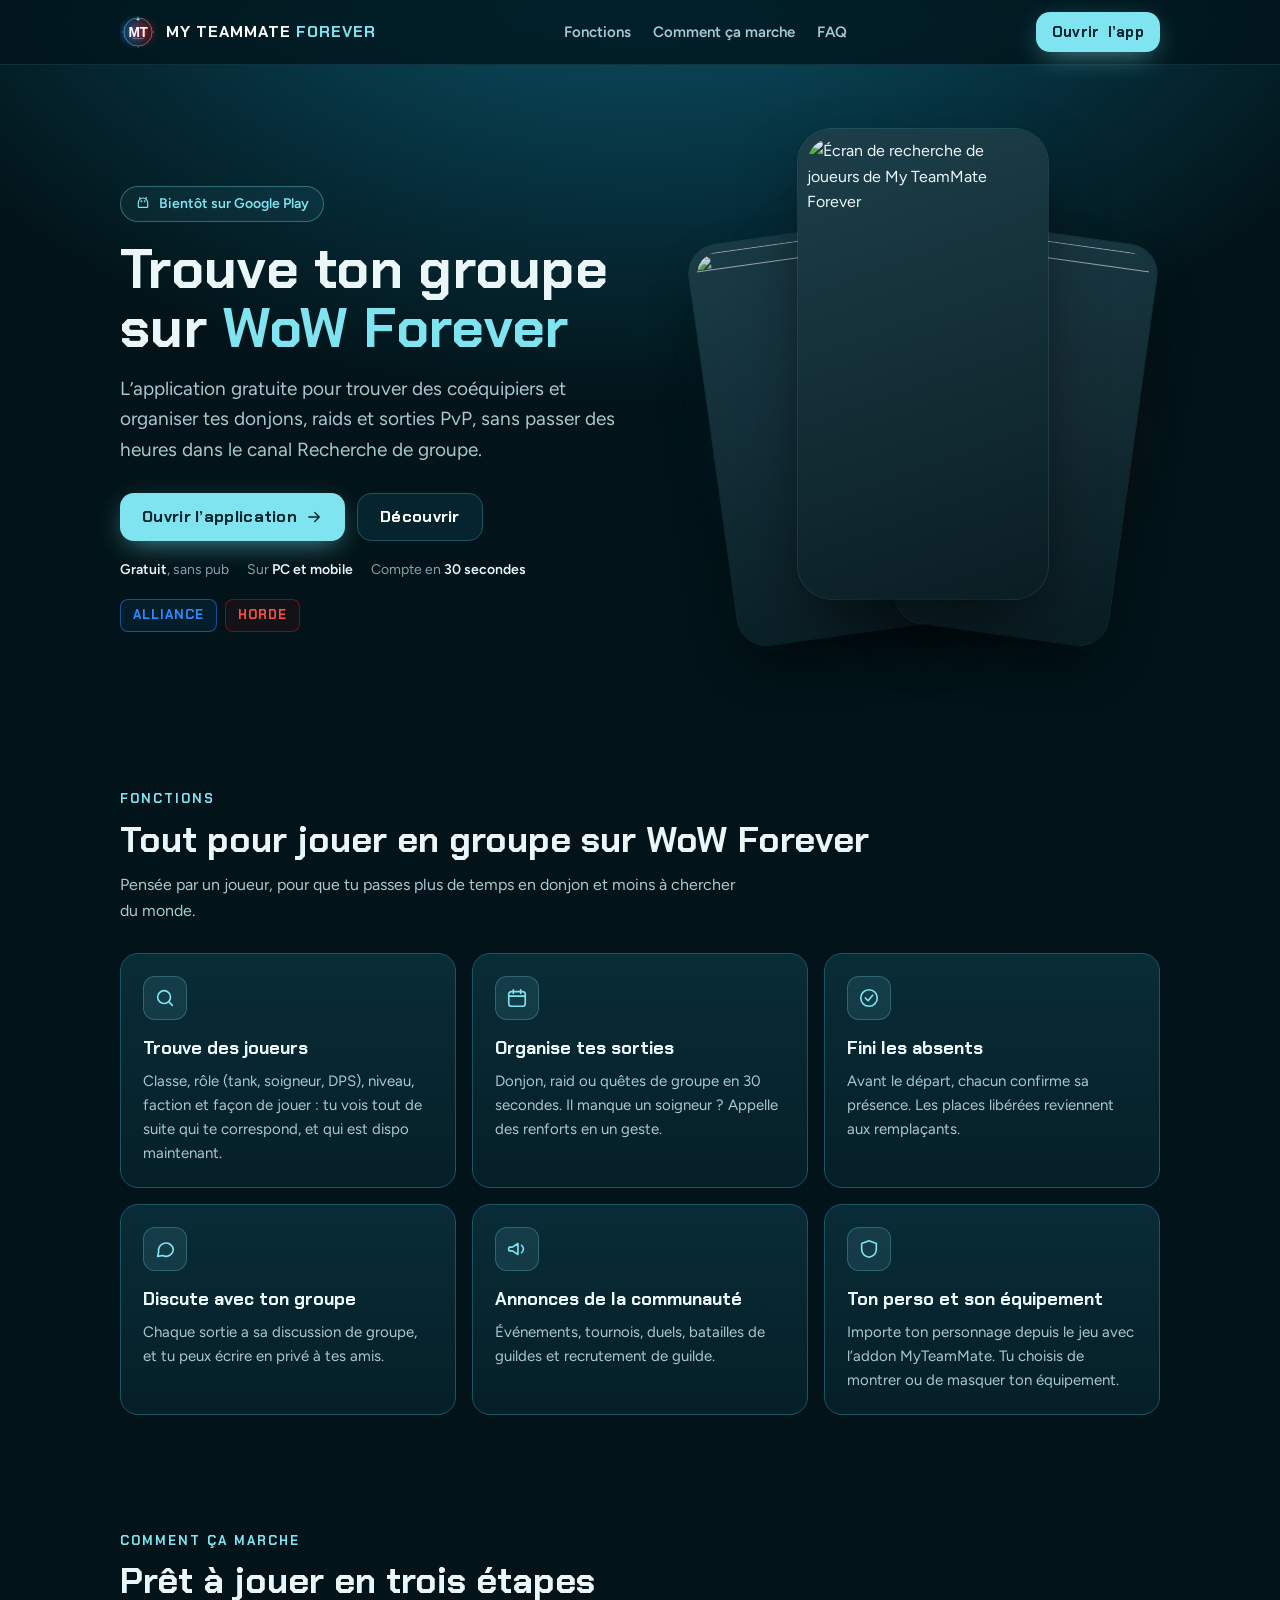
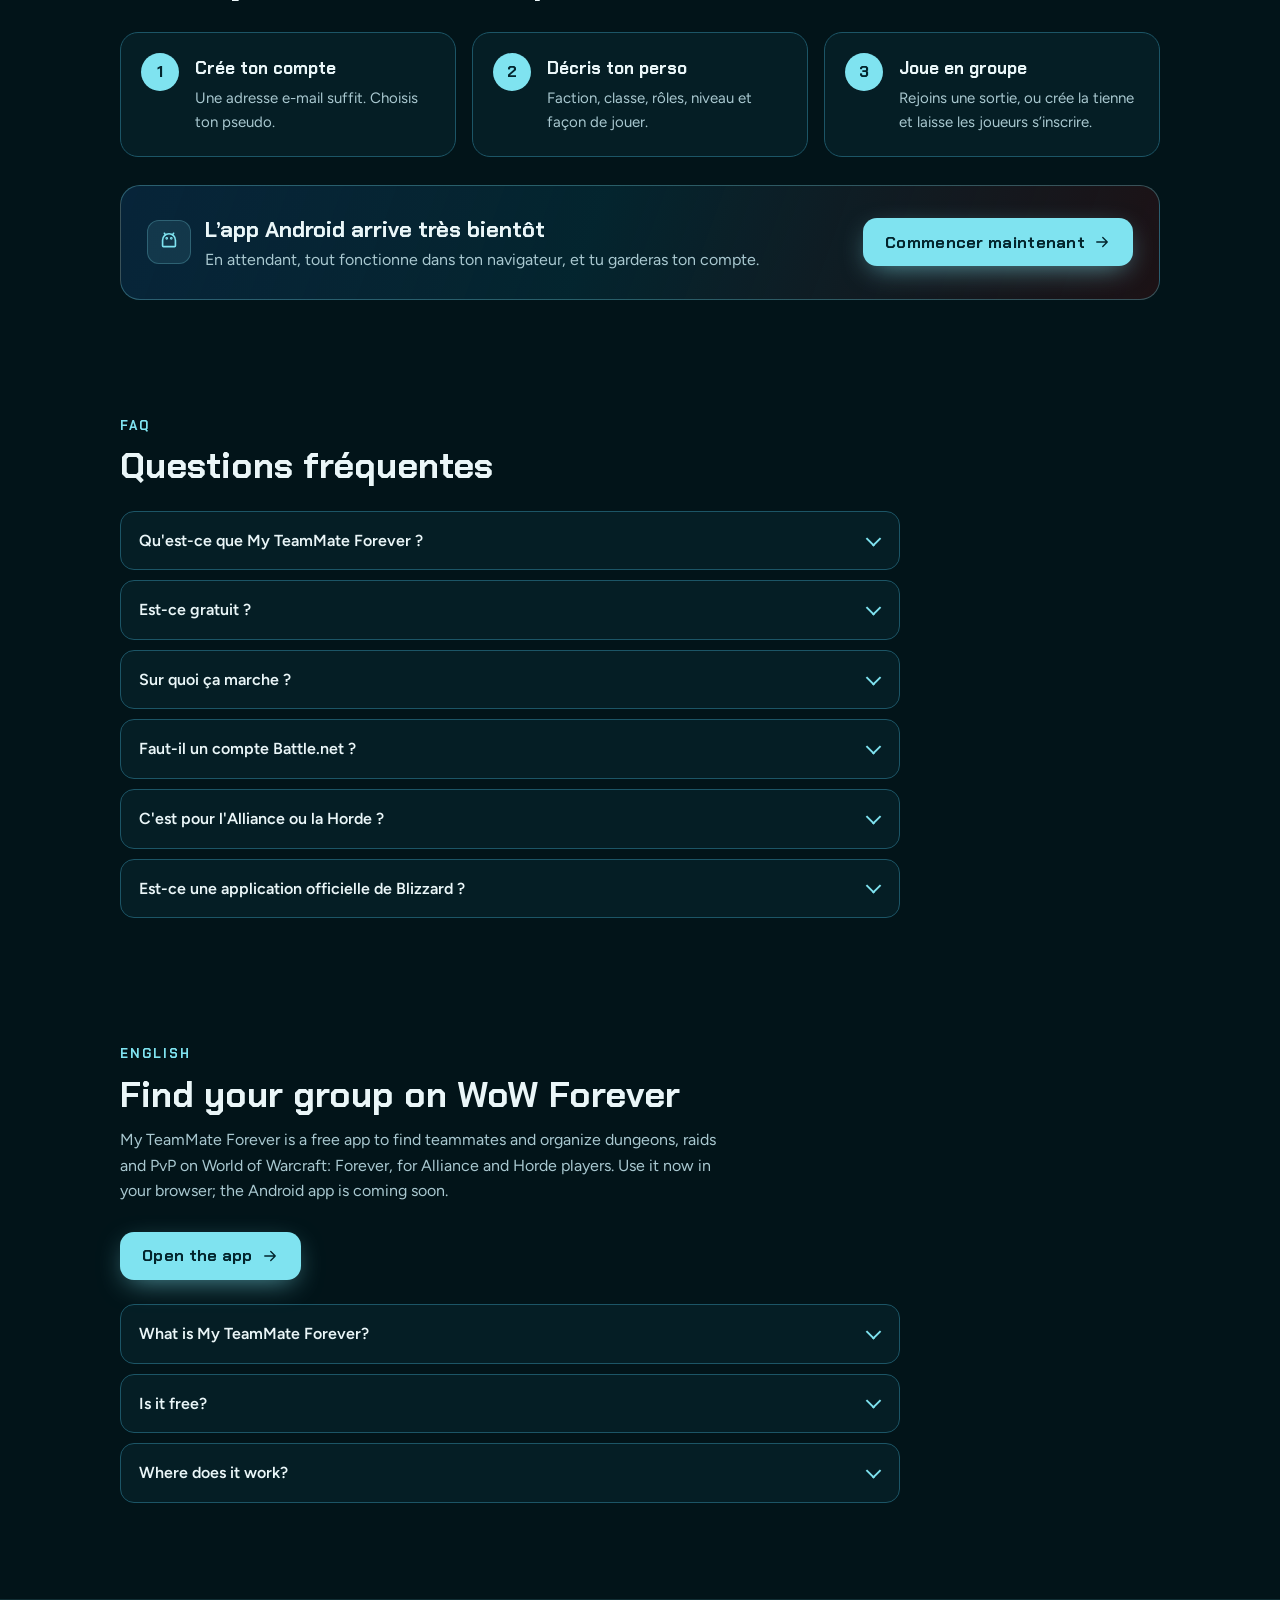
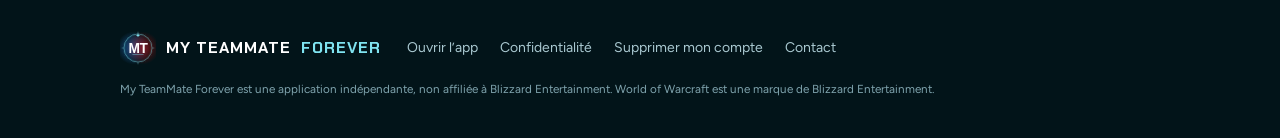
==== commit a46d5204: "Update index.html" ====
--- a/index.html
+++ b/index.html
@@ -26,7 +26,7 @@
 .btn-ghost{color:#fff;border:1px solid var(--line);background:rgba(10,52,66,.5)}.btn-ghost:hover{border-color:var(--glow)}
 .top .btn{margin-left:auto;min-height:40px;padding:0 16px;font-size:15px}
 /* Hero */
-.hero{display:grid;grid-template-columns:1.05fr .95fr;gap:40px;align-items:center;padding:64px 0 40px}
+.hero{display:grid;grid-template-columns:1.05fr .95fr;gap:40px;align-items:center;padding:64px 20px 40px}
 .pill{display:inline-flex;align-items:center;gap:8px;padding:6px 14px;border-radius:999px;border:1px solid rgba(127,227,240,.35);color:var(--glow);font-size:14px;font-weight:600;background:rgba(127,227,240,.06)}
 .hero h1{font-size:clamp(34px,5.2vw,56px);line-height:1.05;margin:18px 0 16px;letter-spacing:.3px}
 .hero h1 em{font-style:normal;color:var(--glow)}
@@ -79,7 +79,7 @@
 footer a{color:var(--mut);text-decoration:none}footer a:hover{color:#fff}
 footer small{flex-basis:100%;color:var(--dim)}
 :focus-visible{outline:2px solid var(--glow);outline-offset:3px;border-radius:6px}
-@media (max-width:900px){.hero{grid-template-columns:1fr;text-align:center;padding-top:40px}.lead{margin:0 auto}.cta,.trust,.factions{justify-content:center}.phones{height:470px;max-width:460px;margin:0 auto;width:100%}.phone{width:210px}.grid,.steps{grid-template-columns:1fr 1fr}.nav{display:none}}
+@media (max-width:900px){.hero{grid-template-columns:1fr;text-align:center;padding-top:40px;padding-left:20px;padding-right:20px}.lead{margin:0 auto}.cta,.trust,.factions{justify-content:center}.phones{height:470px;max-width:460px;margin:0 auto;width:100%}.phone{width:210px}.grid,.steps{grid-template-columns:1fr 1fr}.nav{display:none}}
 @media (max-width:600px){.grid,.steps{grid-template-columns:1fr}.phones{height:420px}.phone{width:190px}.phone.p2{left:0}.phone.p3{right:0}.top .btn span{display:none}.brand b{display:none}section{padding:44px 0}.band{text-align:center;justify-content:center}.android{flex-direction:column}}
 @media (prefers-reduced-motion:reduce){*{transition:none!important;scroll-behavior:auto!important}}
 </style><script type="application/ld+json">[{"@context": "https://schema.org", "@type": "WebSite", "name": "My TeamMate Forever", "url": "https://myteammateforever.com/", "inLanguage": ["fr", "en"]}, {"@context": "https://schema.org", "@type": "SoftwareApplication", "name": "My TeamMate Forever", "applicationCategory": "SocialNetworkingApplication", "operatingSystem": "Web, Android", "offers": {"@type": "Offer", "price": "0", "priceCurrency": "EUR"}, "url": "https://myteammateforever.com/", "description": "Trouve ton groupe et organise tes donjons et raids sur World of Warcraft: Forever.", "inLanguage": ["fr", "en"]}, {"@context": "https://schema.org", "@type": "FAQPage", "mainEntity": [{"@type": "Question", "name": "Qu'est-ce que My TeamMate Forever ?", "acceptedAnswer": {"@type": "Answer", "text": "Une application gratuite pour trouver des coéquipiers sur World of Warcraft: Forever : donjons, raids, quêtes de groupe et PvP. Tu crées ton profil (classe, rôle, niveau, faction, façon de jouer) et tu trouves des joueurs qui te ressemblent."}}, {"@type": "Question", "name": "Est-ce gratuit ?", "acceptedAnswer": {"@type": "Answer", "text": "Oui, totalement gratuit et sans publicité dans l'application."}}, {"@type": "Question", "name": "Sur quoi ça marche ?", "acceptedAnswer": {"@type": "Answer", "text": "Dès maintenant dans ton navigateur, sur PC comme sur téléphone. L'application Android arrive très bientôt sur Google Play, et tu garderas ton compte."}}, {"@type": "Question", "name": "Faut-il un compte Battle.net ?", "acceptedAnswer": {"@type": "Answer", "text": "Non. Une adresse e-mail suffit. Tu peux importer ton personnage depuis le jeu avec l'addon MyTeamMate."}}, {"@type": "Question", "name": "C'est pour l'Alliance ou la Horde ?", "acceptedAnswer": {"@type": "Answer", "text": "Les deux. Chaque joueur choisit sa faction et le thème de l'application suit : bleu Alliance ou rouge Horde."}}, {"@type": "Question", "name": "Est-ce une application officielle de Blizzard ?", "acceptedAnswer": {"@type": "Answer", "text": "Non, My TeamMate Forever est une application indépendante créée par un joueur, non affiliée à Blizzard Entertainment."}}, {"@type": "Question", "name": "What is My TeamMate Forever?", "acceptedAnswer": {"@type": "Answer", "text": "A free app to find teammates on World of Warcraft: Forever: dungeons, raids, group quests and PvP. Set up your profile and find players like you."}}, {"@type": "Question", "name": "Is it free?", "acceptedAnswer": {"@type": "Answer", "text": "Yes, completely free with no ads in the app."}}, {"@type": "Question", "name": "Where does it work?", "acceptedAnswer": {"@type": "Answer", "text": "Right now in your browser, on PC and mobile. The Android app is coming very soon to Google Play, and you will keep your account."}}]}]</script></head><body><a class="skip" href="#main">Aller au contenu</a>
@@ -137,4 +137,4 @@
  <nav aria-label="Liens"><a href="/app">Ouvrir l’app</a><a href="/confidentialite">Confidentialité</a><a href="/supprimer-compte">Supprimer mon compte</a><a href="mailto:teamateforever@outlook.fr">Contact</a></nav>
  <small>My TeamMate Forever est une application indépendante, non affiliée à Blizzard Entertainment. World of Warcraft est une marque de Blizzard Entertainment.</small>
 </div></footer>
-</body></html>+</body></html>
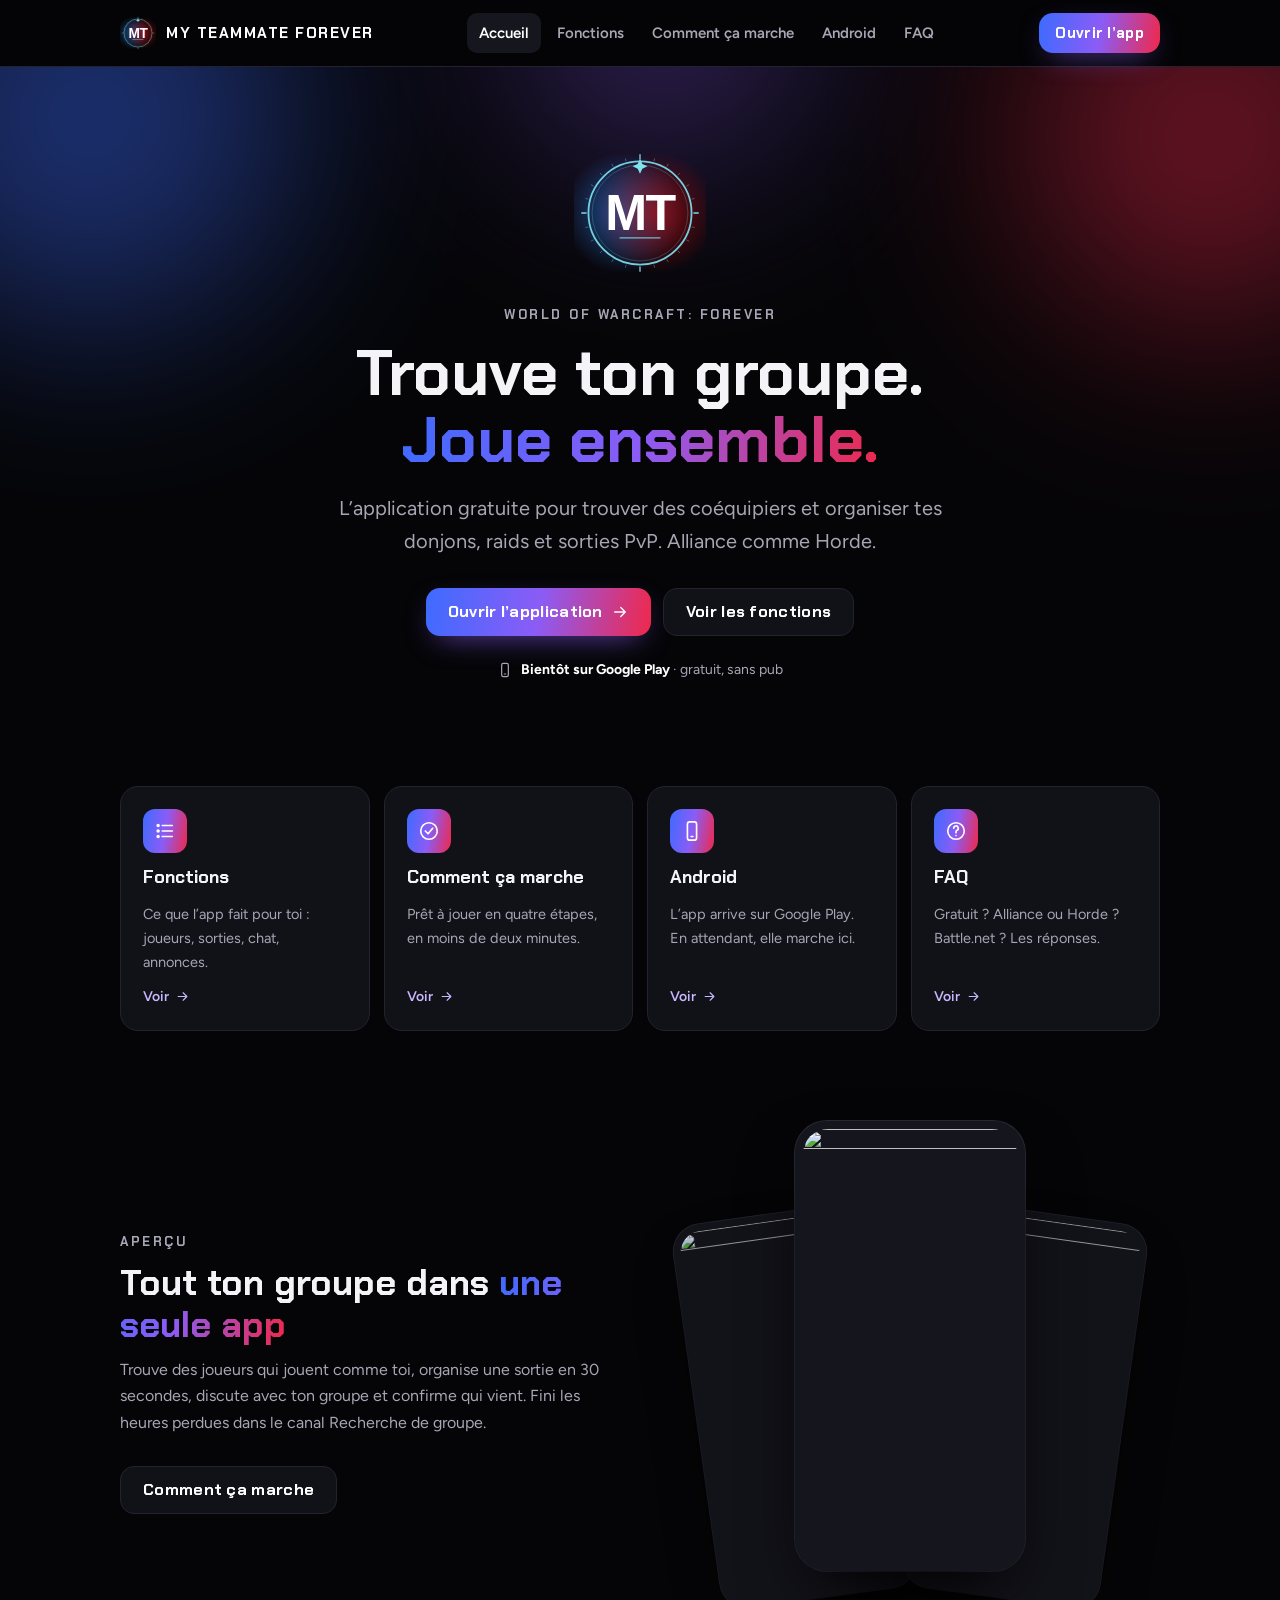
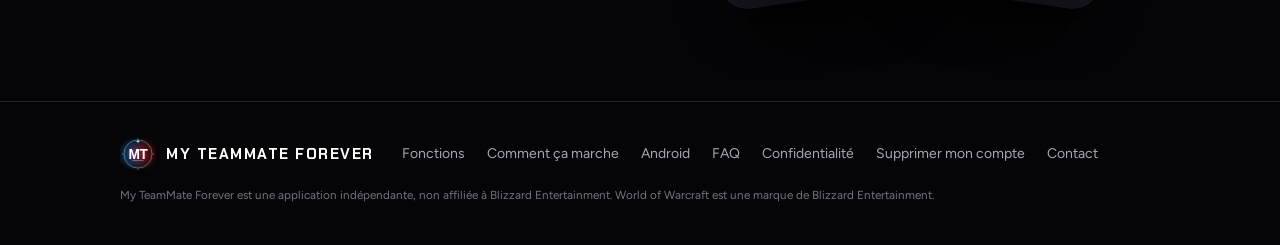
==== commit f47f3d79: "Add files via upload" ====
--- a/index.html
+++ b/index.html
@@ -1,140 +1,30 @@
 <!doctype html><html lang="fr"><head><meta charset="utf-8"><meta name="viewport" content="width=device-width,initial-scale=1">
-<title>My TeamMate Forever · Trouve ton groupe sur WoW Forever (donjons, raids, PvP)</title><meta name="description" content="Application gratuite pour trouver des coéquipiers sur World of Warcraft: Forever : donjons, raids, PvP, recrutement de guilde. Alliance et Horde. Disponible dans ton navigateur, bientôt sur Android."><link rel="canonical" href="https://myteammateforever.com/"><meta name="theme-color" content="#021419">
-<link rel="icon" href="/logo.svg" type="image/svg+xml"><link rel="alternate" hreflang="fr" href="https://myteammateforever.com/"><link rel="alternate" hreflang="en" href="https://myteammateforever.com/#en">
-<meta property="og:type" content="website"><meta property="og:site_name" content="My TeamMate Forever"><meta property="og:title" content="My TeamMate Forever · Trouve ton groupe sur WoW Forever (donjons, raids, PvP)"><meta property="og:description" content="Application gratuite pour trouver des coéquipiers sur World of Warcraft: Forever : donjons, raids, PvP, recrutement de guilde. Alliance et Horde. Disponible dans ton navigateur, bientôt sur Android."><meta property="og:url" content="https://myteammateforever.com/"><meta property="og:image" content="https://myteammateforever.com/og-image.jpg"><meta property="og:image:width" content="1200"><meta property="og:image:height" content="630"><meta property="og:locale" content="fr_FR"><meta property="og:locale:alternate" content="en_US">
-<meta name="twitter:card" content="summary_large_image"><meta name="twitter:title" content="My TeamMate Forever · Trouve ton groupe sur WoW Forever (donjons, raids, PvP)"><meta name="twitter:description" content="Application gratuite pour trouver des coéquipiers sur World of Warcraft: Forever : donjons, raids, PvP, recrutement de guilde. Alliance et Horde. Disponible dans ton navigateur, bientôt sur Android."><meta name="twitter:image" content="https://myteammateforever.com/og-image.jpg">
-<link rel="preconnect" href="https://fonts.googleapis.com"><link rel="preconnect" href="https://fonts.gstatic.com" crossorigin><link href="https://fonts.googleapis.com/css2?family=Chakra+Petch:wght@600;700&family=Figtree:wght@400;600;700&display=swap" rel="stylesheet">
-<style>
-:root{--bg:#021419;--bg2:#06303D;--card:#0A3442;--line:#1C5566;--txt:#EAF6F8;--mut:#A9C8D0;--dim:#7FA3AD;--glow:#7FE3F0;--all:#2B8CFF;--hor:#E10600}
-*{box-sizing:border-box;margin:0}
-html{background:var(--bg);overflow-x:clip;scroll-behavior:smooth;scroll-padding-top:76px}
-body{background:radial-gradient(1100px 700px at 50% -120px,#0E5A6F 0%,#06303D 45%,transparent 75%) no-repeat,var(--bg);color:var(--txt);font:16px/1.6 Figtree,system-ui,-apple-system,Segoe UI,sans-serif;-webkit-font-smoothing:antialiased;overflow-x:hidden}
-a{color:var(--glow)} img{max-width:100%;display:block}
-h1,h2,h3,.brand,.btn{font-family:'Chakra Petch',sans-serif}
-.wrap{max-width:1080px;margin:0 auto;padding:0 20px}
-.skip{position:absolute;left:-999px}.skip:focus{left:12px;top:12px;background:#fff;color:#000;padding:8px;z-index:99}
-/* En-tête */
-.top{position:sticky;top:0;z-index:20;background:rgba(2,20,25,.78);backdrop-filter:saturate(1.4) blur(12px);-webkit-backdrop-filter:saturate(1.4) blur(12px);border-bottom:1px solid rgba(127,227,240,.12)}
-.top .wrap{display:flex;align-items:center;gap:16px;height:64px}
-.brand{display:flex;align-items:center;gap:10px;color:#fff;text-decoration:none;font-weight:700;letter-spacing:1px;font-size:16px;white-space:nowrap}
-.brand img{width:36px;height:36px}.brand span{color:var(--glow)}
-.nav{display:flex;gap:22px;margin-left:auto}
-.nav a{color:var(--mut);text-decoration:none;font-weight:600;font-size:15px}.nav a:hover{color:#fff}
-.btn{display:inline-flex;align-items:center;justify-content:center;gap:8px;min-height:48px;padding:0 22px;border-radius:14px;font-weight:700;font-size:16px;letter-spacing:.3px;text-decoration:none;transition:transform .15s,box-shadow .15s,background .15s;white-space:nowrap}
-.btn-main{background:var(--glow);color:#03252D;box-shadow:0 8px 28px -8px rgba(127,227,240,.65)}
-.btn-main:hover{transform:translateY(-2px);box-shadow:0 14px 34px -10px rgba(127,227,240,.8)}
-.btn-ghost{color:#fff;border:1px solid var(--line);background:rgba(10,52,66,.5)}.btn-ghost:hover{border-color:var(--glow)}
-.top .btn{margin-left:auto;min-height:40px;padding:0 16px;font-size:15px}
-/* Hero */
-.hero{display:grid;grid-template-columns:1.05fr .95fr;gap:40px;align-items:center;padding:64px 20px 40px}
-.pill{display:inline-flex;align-items:center;gap:8px;padding:6px 14px;border-radius:999px;border:1px solid rgba(127,227,240,.35);color:var(--glow);font-size:14px;font-weight:600;background:rgba(127,227,240,.06)}
-.hero h1{font-size:clamp(34px,5.2vw,56px);line-height:1.05;margin:18px 0 16px;letter-spacing:.3px}
-.hero h1 em{font-style:normal;color:var(--glow)}
-.lead{font-size:clamp(17px,2vw,19px);color:var(--mut);max-width:520px}
-.cta{display:flex;flex-wrap:wrap;gap:12px;margin:28px 0 18px}
-.trust{display:flex;flex-wrap:wrap;gap:8px 18px;color:var(--dim);font-size:14px}
-.trust b{color:var(--txt);font-weight:600}
-.factions{display:flex;gap:8px;margin-top:18px}
-.fac{font-family:'Chakra Petch';font-weight:700;font-size:13px;letter-spacing:1px;padding:5px 12px;border-radius:8px}
-.fac.a{color:var(--all);border:1px solid rgba(43,140,255,.5);background:rgba(43,140,255,.08)}
-.fac.h{color:#FF4D47;border:1px solid rgba(225,6,0,.55);background:rgba(225,6,0,.08)}
-/* Téléphones */
-.phones{position:relative;height:560px}
-.phone{position:absolute;width:250px;border-radius:34px;padding:9px;background:linear-gradient(160deg,#1d3f4a,#0a1d23);box-shadow:0 30px 70px -20px rgba(0,0,0,.75),0 0 0 1px rgba(127,227,240,.18)}
-.phone img{border-radius:26px;width:100%;height:auto}
-.phone.p1{left:50%;top:0;transform:translateX(-50%);z-index:3}
-.phone.p2{left:2%;top:70px;transform:rotate(-8deg) scale(.86);z-index:2;opacity:.9}
-.phone.p3{right:2%;top:70px;transform:rotate(8deg) scale(.86);z-index:2;opacity:.9}
-.halo{position:absolute;inset:60px 40px;border-radius:50%;background:radial-gradient(circle at 35% 50%,rgba(43,140,255,.35),transparent 60%),radial-gradient(circle at 65% 50%,rgba(225,6,0,.3),transparent 60%);filter:blur(30px)}
-/* Sections */
-section{padding:56px 0}
-.kicker{color:var(--glow);font-weight:700;font-size:13px;letter-spacing:2px;text-transform:uppercase;font-family:'Chakra Petch'}
-h2{font-size:clamp(26px,3.4vw,36px);line-height:1.15;margin:8px 0 12px}
-.sub{color:var(--mut);max-width:620px}
-.grid{display:grid;grid-template-columns:repeat(3,1fr);gap:16px;margin-top:30px}
-.card{background:linear-gradient(180deg,rgba(14,64,80,.55),rgba(8,40,51,.55));border:1px solid var(--line);border-radius:18px;padding:22px;transition:border-color .2s,transform .2s}
-.card:hover{border-color:rgba(127,227,240,.5);transform:translateY(-3px)}
-.ic{width:44px;height:44px;border-radius:12px;display:grid;place-items:center;color:var(--glow);background:rgba(127,227,240,.1);border:1px solid rgba(127,227,240,.25);margin-bottom:14px}
-.card h3{font-size:18px;margin-bottom:6px}.card p{color:var(--mut);font-size:15px}
-.steps{display:grid;grid-template-columns:repeat(3,1fr);gap:16px;margin-top:30px;counter-reset:s}
-.step{position:relative;padding:22px 22px 22px 74px;border-radius:18px;border:1px solid var(--line);background:rgba(8,40,51,.5)}
-.step:before{counter-increment:s;content:counter(s);position:absolute;left:20px;top:20px;width:38px;height:38px;border-radius:50%;display:grid;place-items:center;font-family:'Chakra Petch';font-weight:700;color:#03252D;background:var(--glow)}
-.step h3{font-size:17px;margin-bottom:4px}.step p{color:var(--mut);font-size:15px}
-.band{margin-top:28px;display:flex;flex-wrap:wrap;align-items:center;justify-content:space-between;gap:16px;padding:26px;border-radius:20px;border:1px solid rgba(127,227,240,.3);background:linear-gradient(110deg,rgba(43,140,255,.14),rgba(6,48,61,.6) 45%,rgba(225,6,0,.12))}
-.band h3{font-size:22px}.band p{color:var(--mut)}
-.android{display:flex;align-items:center;gap:14px}
-.android .ic{margin:0}
-/* FAQ */
-.faq{max-width:780px;margin-top:24px}
-details{border:1px solid var(--line);border-radius:14px;background:rgba(8,40,51,.5);margin-bottom:10px;overflow:hidden}
-summary{cursor:pointer;list-style:none;padding:16px 50px 16px 18px;font-weight:600;font-size:16px;position:relative}
-summary::-webkit-details-marker{display:none}
-summary:after{content:'';position:absolute;right:20px;top:50%;width:9px;height:9px;border-right:2px solid var(--glow);border-bottom:2px solid var(--glow);transform:translateY(-70%) rotate(45deg);transition:transform .2s}
-details[open] summary:after{transform:translateY(-30%) rotate(-135deg)}
-details p{padding:0 18px 16px;color:var(--mut)}
-/* Pied */
-footer{border-top:1px solid rgba(127,227,240,.12);margin-top:30px;padding:30px 0 40px;color:var(--dim);font-size:14px}
-footer .wrap{display:flex;flex-wrap:wrap;gap:14px 26px;align-items:center}
-footer nav{display:flex;flex-wrap:wrap;gap:10px 22px}
-footer a{color:var(--mut);text-decoration:none}footer a:hover{color:#fff}
-footer small{flex-basis:100%;color:var(--dim)}
-:focus-visible{outline:2px solid var(--glow);outline-offset:3px;border-radius:6px}
-@media (max-width:900px){.hero{grid-template-columns:1fr;text-align:center;padding-top:40px;padding-left:20px;padding-right:20px}.lead{margin:0 auto}.cta,.trust,.factions{justify-content:center}.phones{height:470px;max-width:460px;margin:0 auto;width:100%}.phone{width:210px}.grid,.steps{grid-template-columns:1fr 1fr}.nav{display:none}}
-@media (max-width:600px){.grid,.steps{grid-template-columns:1fr}.phones{height:420px}.phone{width:190px}.phone.p2{left:0}.phone.p3{right:0}.top .btn span{display:none}.brand b{display:none}section{padding:44px 0}.band{text-align:center;justify-content:center}.android{flex-direction:column}}
-@media (prefers-reduced-motion:reduce){*{transition:none!important;scroll-behavior:auto!important}}
-</style><script type="application/ld+json">[{"@context": "https://schema.org", "@type": "WebSite", "name": "My TeamMate Forever", "url": "https://myteammateforever.com/", "inLanguage": ["fr", "en"]}, {"@context": "https://schema.org", "@type": "SoftwareApplication", "name": "My TeamMate Forever", "applicationCategory": "SocialNetworkingApplication", "operatingSystem": "Web, Android", "offers": {"@type": "Offer", "price": "0", "priceCurrency": "EUR"}, "url": "https://myteammateforever.com/", "description": "Trouve ton groupe et organise tes donjons et raids sur World of Warcraft: Forever.", "inLanguage": ["fr", "en"]}, {"@context": "https://schema.org", "@type": "FAQPage", "mainEntity": [{"@type": "Question", "name": "Qu'est-ce que My TeamMate Forever ?", "acceptedAnswer": {"@type": "Answer", "text": "Une application gratuite pour trouver des coéquipiers sur World of Warcraft: Forever : donjons, raids, quêtes de groupe et PvP. Tu crées ton profil (classe, rôle, niveau, faction, façon de jouer) et tu trouves des joueurs qui te ressemblent."}}, {"@type": "Question", "name": "Est-ce gratuit ?", "acceptedAnswer": {"@type": "Answer", "text": "Oui, totalement gratuit et sans publicité dans l'application."}}, {"@type": "Question", "name": "Sur quoi ça marche ?", "acceptedAnswer": {"@type": "Answer", "text": "Dès maintenant dans ton navigateur, sur PC comme sur téléphone. L'application Android arrive très bientôt sur Google Play, et tu garderas ton compte."}}, {"@type": "Question", "name": "Faut-il un compte Battle.net ?", "acceptedAnswer": {"@type": "Answer", "text": "Non. Une adresse e-mail suffit. Tu peux importer ton personnage depuis le jeu avec l'addon MyTeamMate."}}, {"@type": "Question", "name": "C'est pour l'Alliance ou la Horde ?", "acceptedAnswer": {"@type": "Answer", "text": "Les deux. Chaque joueur choisit sa faction et le thème de l'application suit : bleu Alliance ou rouge Horde."}}, {"@type": "Question", "name": "Est-ce une application officielle de Blizzard ?", "acceptedAnswer": {"@type": "Answer", "text": "Non, My TeamMate Forever est une application indépendante créée par un joueur, non affiliée à Blizzard Entertainment."}}, {"@type": "Question", "name": "What is My TeamMate Forever?", "acceptedAnswer": {"@type": "Answer", "text": "A free app to find teammates on World of Warcraft: Forever: dungeons, raids, group quests and PvP. Set up your profile and find players like you."}}, {"@type": "Question", "name": "Is it free?", "acceptedAnswer": {"@type": "Answer", "text": "Yes, completely free with no ads in the app."}}, {"@type": "Question", "name": "Where does it work?", "acceptedAnswer": {"@type": "Answer", "text": "Right now in your browser, on PC and mobile. The Android app is coming very soon to Google Play, and you will keep your account."}}]}]</script></head><body><a class="skip" href="#main">Aller au contenu</a>
-<header class="top"><div class="wrap">
- <a class="brand" href="/"><img src="/logo.svg" alt="" width="36" height="36"><b>MY TEAMMATE <span>FOREVER</span></b></a>
- <nav class="nav" aria-label="Navigation"><a href="#fonctions">Fonctions</a><a href="#comment">Comment ça marche</a><a href="#faq">FAQ</a></nav>
- <a class="btn btn-main" href="/app">Ouvrir <span>l’app</span></a>
-</div></header>
-<main id="main">
-<div class="wrap hero">
- <div>
-  <span class="pill"><svg viewBox="0 0 24 24" width="16" height="16" fill="none" stroke="currentColor" stroke-width="1.8" stroke-linecap="round" stroke-linejoin="round" aria-hidden="true"><path d="M5 10v6a1 1 0 0 0 1 1h12a1 1 0 0 0 1-1v-6a7 7 0 0 0-14 0Z"/><path d="M8 4 7 2.5M16 4l1-1.5"/><circle cx="9.5" cy="8" r=".6"/><circle cx="14.5" cy="8" r=".6"/></svg> Bientôt sur Google Play</span>
-  <h1>Trouve ton groupe sur <em>WoW Forever</em></h1>
-  <p class="lead">L’application gratuite pour trouver des coéquipiers et organiser tes donjons, raids et sorties PvP, sans passer des heures dans le canal Recherche de groupe.</p>
-  <div class="cta"><a class="btn btn-main" href="/app">Ouvrir l’application <svg viewBox="0 0 24 24" width="18" height="18" fill="none" stroke="currentColor" stroke-width="1.8" stroke-linecap="round" stroke-linejoin="round" aria-hidden="true"><path d="M5 12h14M13 6l6 6-6 6"/></svg></a><a class="btn btn-ghost" href="#fonctions">Découvrir</a></div>
-  <div class="trust"><span><b>Gratuit</b>, sans pub</span><span>Sur <b>PC et mobile</b></span><span>Compte en <b>30 secondes</b></span></div>
-  <div class="factions"><span class="fac a">ALLIANCE</span><span class="fac h">HORDE</span></div>
- </div>
- <div class="phones" aria-hidden="true"><div class="halo"></div>
-  <div class="phone p2"><img src="https://myteammate-forever.expo.app/site/ecran-2.jpg" alt="" width="300" height="584" loading="lazy"></div>
-  <div class="phone p3"><img src="https://myteammate-forever.expo.app/site/ecran-3.jpg" alt="" width="300" height="584" loading="lazy"></div>
-  <div class="phone p1"><img src="https://myteammate-forever.expo.app/site/ecran-1.jpg" alt="Écran de recherche de joueurs de My TeamMate Forever" width="300" height="584"></div>
- </div>
-</div>
-
-<section id="fonctions"><div class="wrap">
- <span class="kicker">Fonctions</span><h2>Tout pour jouer en groupe sur WoW Forever</h2>
- <p class="sub">Pensée par un joueur, pour que tu passes plus de temps en donjon et moins à chercher du monde.</p>
- <div class="grid"><article class="card"><div class="ic"><svg viewBox="0 0 24 24" width="22" height="22" fill="none" stroke="currentColor" stroke-width="1.8" stroke-linecap="round" stroke-linejoin="round" aria-hidden="true"><circle cx="11" cy="11" r="7"/><path d="m20 20-3.5-3.5"/></svg></div><h3>Trouve des joueurs</h3><p>Classe, rôle (tank, soigneur, DPS), niveau, faction et façon de jouer : tu vois tout de suite qui te correspond, et qui est dispo maintenant.</p></article><article class="card"><div class="ic"><svg viewBox="0 0 24 24" width="22" height="22" fill="none" stroke="currentColor" stroke-width="1.8" stroke-linecap="round" stroke-linejoin="round" aria-hidden="true"><rect x="3" y="5" width="18" height="16" rx="3"/><path d="M3 10h18M8 3v4M16 3v4"/></svg></div><h3>Organise tes sorties</h3><p>Donjon, raid ou quêtes de groupe en 30 secondes. Il manque un soigneur ? Appelle des renforts en un geste.</p></article><article class="card"><div class="ic"><svg viewBox="0 0 24 24" width="22" height="22" fill="none" stroke="currentColor" stroke-width="1.8" stroke-linecap="round" stroke-linejoin="round" aria-hidden="true"><circle cx="12" cy="12" r="9"/><path d="m8 12 3 3 5-6"/></svg></div><h3>Fini les absents</h3><p>Avant le départ, chacun confirme sa présence. Les places libérées reviennent aux remplaçants.</p></article><article class="card"><div class="ic"><svg viewBox="0 0 24 24" width="22" height="22" fill="none" stroke="currentColor" stroke-width="1.8" stroke-linecap="round" stroke-linejoin="round" aria-hidden="true"><path d="M21 12a8 8 0 0 1-11.6 7.1L4 20l1-4.6A8 8 0 1 1 21 12Z"/></svg></div><h3>Discute avec ton groupe</h3><p>Chaque sortie a sa discussion de groupe, et tu peux écrire en privé à tes amis.</p></article><article class="card"><div class="ic"><svg viewBox="0 0 24 24" width="22" height="22" fill="none" stroke="currentColor" stroke-width="1.8" stroke-linecap="round" stroke-linejoin="round" aria-hidden="true"><path d="M3 11v2a1 1 0 0 0 1 1h3l6 4V6L7 10H4a1 1 0 0 0-1 1Z"/><path d="M17 8a5 5 0 0 1 0 8"/></svg></div><h3>Annonces de la communauté</h3><p>Événements, tournois, duels, batailles de guildes et recrutement de guilde.</p></article><article class="card"><div class="ic"><svg viewBox="0 0 24 24" width="22" height="22" fill="none" stroke="currentColor" stroke-width="1.8" stroke-linecap="round" stroke-linejoin="round" aria-hidden="true"><path d="M12 3 4 6v6c0 5 3.5 8 8 9 4.5-1 8-4 8-9V6l-8-3Z"/></svg></div><h3>Ton perso et son équipement</h3><p>Importe ton personnage depuis le jeu avec l’addon MyTeamMate. Tu choisis de montrer ou de masquer ton équipement.</p></article></div>
-</div></section>
-
-<section id="comment"><div class="wrap">
- <span class="kicker">Comment ça marche</span><h2>Prêt à jouer en trois étapes</h2>
- <div class="steps"><div class="step"><h3>Crée ton compte</h3><p>Une adresse e-mail suffit. Choisis ton pseudo.</p></div><div class="step"><h3>Décris ton perso</h3><p>Faction, classe, rôles, niveau et façon de jouer.</p></div><div class="step"><h3>Joue en groupe</h3><p>Rejoins une sortie, ou crée la tienne et laisse les joueurs s’inscrire.</p></div></div>
- <div class="band">
-  <div class="android"><div class="ic"><svg viewBox="0 0 24 24" width="22" height="22" fill="none" stroke="currentColor" stroke-width="1.8" stroke-linecap="round" stroke-linejoin="round" aria-hidden="true"><path d="M5 10v6a1 1 0 0 0 1 1h12a1 1 0 0 0 1-1v-6a7 7 0 0 0-14 0Z"/><path d="M8 4 7 2.5M16 4l1-1.5"/><circle cx="9.5" cy="8" r=".6"/><circle cx="14.5" cy="8" r=".6"/></svg></div><div><h3>L’app Android arrive très bientôt</h3><p>En attendant, tout fonctionne dans ton navigateur, et tu garderas ton compte.</p></div></div>
-  <a class="btn btn-main" href="/app">Commencer maintenant <svg viewBox="0 0 24 24" width="18" height="18" fill="none" stroke="currentColor" stroke-width="1.8" stroke-linecap="round" stroke-linejoin="round" aria-hidden="true"><path d="M5 12h14M13 6l6 6-6 6"/></svg></a>
- </div>
-</div></section>
-
-<section id="faq"><div class="wrap">
- <span class="kicker">FAQ</span><h2>Questions fréquentes</h2>
- <div class="faq"><details><summary>Qu&#x27;est-ce que My TeamMate Forever ?</summary><p>Une application gratuite pour trouver des coéquipiers sur World of Warcraft: Forever : donjons, raids, quêtes de groupe et PvP. Tu crées ton profil (classe, rôle, niveau, faction, façon de jouer) et tu trouves des joueurs qui te ressemblent.</p></details><details><summary>Est-ce gratuit ?</summary><p>Oui, totalement gratuit et sans publicité dans l&#x27;application.</p></details><details><summary>Sur quoi ça marche ?</summary><p>Dès maintenant dans ton navigateur, sur PC comme sur téléphone. L&#x27;application Android arrive très bientôt sur Google Play, et tu garderas ton compte.</p></details><details><summary>Faut-il un compte Battle.net ?</summary><p>Non. Une adresse e-mail suffit. Tu peux importer ton personnage depuis le jeu avec l&#x27;addon MyTeamMate.</p></details><details><summary>C&#x27;est pour l&#x27;Alliance ou la Horde ?</summary><p>Les deux. Chaque joueur choisit sa faction et le thème de l&#x27;application suit : bleu Alliance ou rouge Horde.</p></details><details><summary>Est-ce une application officielle de Blizzard ?</summary><p>Non, My TeamMate Forever est une application indépendante créée par un joueur, non affiliée à Blizzard Entertainment.</p></details></div>
-</div></section>
-
-<section id="en"><div class="wrap">
- <span class="kicker">English</span><h2>Find your group on WoW Forever</h2>
- <p class="sub">My TeamMate Forever is a free app to find teammates and organize dungeons, raids and PvP on World of Warcraft: Forever, for Alliance and Horde players. Use it now in your browser; the Android app is coming soon.</p>
- <div class="cta"><a class="btn btn-main" href="/app">Open the app <svg viewBox="0 0 24 24" width="18" height="18" fill="none" stroke="currentColor" stroke-width="1.8" stroke-linecap="round" stroke-linejoin="round" aria-hidden="true"><path d="M5 12h14M13 6l6 6-6 6"/></svg></a></div>
- <div class="faq"><details><summary>What is My TeamMate Forever?</summary><p>A free app to find teammates on World of Warcraft: Forever: dungeons, raids, group quests and PvP. Set up your profile and find players like you.</p></details><details><summary>Is it free?</summary><p>Yes, completely free with no ads in the app.</p></details><details><summary>Where does it work?</summary><p>Right now in your browser, on PC and mobile. The Android app is coming very soon to Google Play, and you will keep your account.</p></details></div>
-</div></section>
-</main>
-<footer><div class="wrap">
- <a class="brand" href="/"><img src="/logo.svg" alt="" width="28" height="28">MY TEAMMATE <span>FOREVER</span></a>
- <nav aria-label="Liens"><a href="/app">Ouvrir l’app</a><a href="/confidentialite">Confidentialité</a><a href="/supprimer-compte">Supprimer mon compte</a><a href="mailto:teamateforever@outlook.fr">Contact</a></nav>
- <small>My TeamMate Forever est une application indépendante, non affiliée à Blizzard Entertainment. World of Warcraft est une marque de Blizzard Entertainment.</small>
-</div></footer>
-</body></html>
+<title>My TeamMate Forever · Trouve ton groupe sur WoW Forever</title><meta name="description" content="Application gratuite pour trouver des coéquipiers sur World of Warcraft: Forever : donjons, raids, PvP, guildes. Alliance et Horde."><link rel="canonical" href="https://myteammateforever.com/"><meta name="theme-color" content="#050507">
+<link rel="icon" href="/logo.svg" type="image/svg+xml"><link rel="stylesheet" href="/style.css">
+<meta property="og:type" content="website"><meta property="og:site_name" content="My TeamMate Forever"><meta property="og:title" content="My TeamMate Forever · Trouve ton groupe sur WoW Forever"><meta property="og:description" content="Application gratuite pour trouver des coéquipiers sur World of Warcraft: Forever : donjons, raids, PvP, guildes. Alliance et Horde."><meta property="og:url" content="https://myteammateforever.com/"><meta property="og:image" content="https://myteammateforever.com/og-image.jpg"><meta property="og:locale" content="fr_FR">
+<meta name="twitter:card" content="summary_large_image"><meta name="twitter:image" content="https://myteammateforever.com/og-image.jpg">
+<link rel="preconnect" href="https://fonts.googleapis.com"><link rel="preconnect" href="https://fonts.gstatic.com" crossorigin><link href="https://fonts.googleapis.com/css2?family=Chakra+Petch:wght@600;700&family=Figtree:wght@400;600;700&display=swap" rel="stylesheet"><script type="application/ld+json">[{"@context": "https://schema.org", "@type": "WebSite", "name": "My TeamMate Forever", "url": "https://myteammateforever.com/"}, {"@context": "https://schema.org", "@type": "SoftwareApplication", "name": "My TeamMate Forever", "applicationCategory": "SocialNetworkingApplication", "operatingSystem": "Web, Android", "offers": {"@type": "Offer", "price": "0", "priceCurrency": "EUR"}, "url": "https://myteammateforever.com/", "description": "Trouve ton groupe et organise tes donjons et raids sur World of Warcraft: Forever."}]</script></head>
+<body><header class="top"><div class="wrap">
+<a class="brand" href="/"><img src="/logo.svg" alt="" width="36" height="36"><span>MY TEAMMATE FOREVER</span></a>
+<nav class="nav" aria-label="Navigation"><a href="/" aria-current=page>Accueil</a><a href="/fonctions">Fonctions</a><a href="/guide">Comment ça marche</a><a href="/android">Android</a><a href="/faq">FAQ</a></nav>
+<a class="btn btn-main" href="/app">Ouvrir l’app</a>
+<button class="menu" aria-label="Menu" aria-expanded="false" onclick="var m=document.getElementById('mnav');m.classList.toggle('open');this.setAttribute('aria-expanded',m.classList.contains('open'))"><svg width="20" height="20" viewBox="0 0 24 24" fill="none" stroke="currentColor" stroke-width="2" stroke-linecap="round"><path d="M4 7h16M4 12h16M4 17h16"/></svg></button>
+</div><nav class="mnav" id="mnav" aria-label="Menu mobile"><a href="/" aria-current=page>Accueil</a><a href="/fonctions">Fonctions</a><a href="/guide">Comment ça marche</a><a href="/android">Android</a><a href="/faq">FAQ</a><a class="btn btn-main" href="/app">Ouvrir l’app</a></nav></header>
+<main><div class="hero"><div class="glow" style="width:420px;height:420px;left:-120px;top:-160px;background:#3D6BFF"></div><div class="glow" style="width:380px;height:380px;right:-120px;top:-120px;background:#F0284A"></div><div class="glow" style="width:300px;height:300px;left:40%;top:-200px;background:#8B5CF6;opacity:.35"></div><div class="wrap" style="position:relative">
+<img class="logo" src="/logo.svg" alt="Logo My TeamMate Forever" width="132" height="132">
+<span class="tag">World of Warcraft: Forever</span>
+<h1>Trouve ton groupe.<br><span class="grad">Joue ensemble.</span></h1>
+<p class="lead">L’application gratuite pour trouver des coéquipiers et organiser tes donjons, raids et sorties PvP. Alliance comme Horde.</p>
+<div class="cta"><a class="btn btn-main" href="/app">Ouvrir l’application <svg viewBox="0 0 24 24" width="18" height="18" fill="none" stroke="currentColor" stroke-width="1.8" stroke-linecap="round" stroke-linejoin="round" aria-hidden="true"><path d="M5 12h14M13 6l6 6-6 6"/></svg></a><a class="btn btn-ghost" href="/fonctions">Voir les fonctions</a></div>
+<div class="soon"><svg viewBox="0 0 24 24" width="16" height="16" fill="none" stroke="currentColor" stroke-width="1.8" stroke-linecap="round" stroke-linejoin="round" aria-hidden="true"><rect x="7" y="2" width="10" height="20" rx="2.5"/><path d="M11 18h2"/></svg> <span><b>Bientôt sur Google Play</b> · gratuit, sans pub</span></div>
+</div></div>
+<section><div class="wrap"><div class="tiles"><a class="tile" href="/fonctions"><div class="ic"><svg viewBox="0 0 24 24" width="22" height="22" fill="none" stroke="currentColor" stroke-width="1.8" stroke-linecap="round" stroke-linejoin="round" aria-hidden="true"><path d="M9 6h11M9 12h11M9 18h11"/><circle cx="4.5" cy="6" r="1"/><circle cx="4.5" cy="12" r="1"/><circle cx="4.5" cy="18" r="1"/></svg></div><h3>Fonctions</h3><p>Ce que l’app fait pour toi : joueurs, sorties, chat, annonces.</p><span class="go">Voir <svg viewBox="0 0 24 24" width="15" height="15" fill="none" stroke="currentColor" stroke-width="1.8" stroke-linecap="round" stroke-linejoin="round" aria-hidden="true"><path d="M5 12h14M13 6l6 6-6 6"/></svg></span></a><a class="tile" href="/guide"><div class="ic"><svg viewBox="0 0 24 24" width="22" height="22" fill="none" stroke="currentColor" stroke-width="1.8" stroke-linecap="round" stroke-linejoin="round" aria-hidden="true"><circle cx="12" cy="12" r="9"/><path d="m8 12 3 3 5-6"/></svg></div><h3>Comment ça marche</h3><p>Prêt à jouer en quatre étapes, en moins de deux minutes.</p><span class="go">Voir <svg viewBox="0 0 24 24" width="15" height="15" fill="none" stroke="currentColor" stroke-width="1.8" stroke-linecap="round" stroke-linejoin="round" aria-hidden="true"><path d="M5 12h14M13 6l6 6-6 6"/></svg></span></a><a class="tile" href="/android"><div class="ic"><svg viewBox="0 0 24 24" width="22" height="22" fill="none" stroke="currentColor" stroke-width="1.8" stroke-linecap="round" stroke-linejoin="round" aria-hidden="true"><rect x="7" y="2" width="10" height="20" rx="2.5"/><path d="M11 18h2"/></svg></div><h3>Android</h3><p>L’app arrive sur Google Play. En attendant, elle marche ici.</p><span class="go">Voir <svg viewBox="0 0 24 24" width="15" height="15" fill="none" stroke="currentColor" stroke-width="1.8" stroke-linecap="round" stroke-linejoin="round" aria-hidden="true"><path d="M5 12h14M13 6l6 6-6 6"/></svg></span></a><a class="tile" href="/faq"><div class="ic"><svg viewBox="0 0 24 24" width="22" height="22" fill="none" stroke="currentColor" stroke-width="1.8" stroke-linecap="round" stroke-linejoin="round" aria-hidden="true"><circle cx="12" cy="12" r="9"/><path d="M9.5 9a2.5 2.5 0 1 1 3.5 2.3c-.6.3-1 .9-1 1.6V14M12 17h.01"/></svg></div><h3>FAQ</h3><p>Gratuit ? Alliance ou Horde ? Battle.net ? Les réponses.</p><span class="go">Voir <svg viewBox="0 0 24 24" width="15" height="15" fill="none" stroke="currentColor" stroke-width="1.8" stroke-linecap="round" stroke-linejoin="round" aria-hidden="true"><path d="M5 12h14M13 6l6 6-6 6"/></svg></span></a></div></div></section>
+<section><div class="wrap show">
+<div><span class="tag">Aperçu</span><h2>Tout ton groupe dans <span class="grad">une seule app</span></h2><p>Trouve des joueurs qui jouent comme toi, organise une sortie en 30 secondes, discute avec ton groupe et confirme qui vient. Fini les heures perdues dans le canal Recherche de groupe.</p>
+<div class="cta" style="justify-content:inherit"><a class="btn btn-ghost" href="/guide">Comment ça marche</a></div></div>
+<div class="phones" aria-hidden="true"><div class="phone p2"><img src="https://myteammate-forever.expo.app/site/ecran-2.jpg" alt="" width="300" height="609" loading="lazy"></div><div class="phone p3"><img src="https://myteammate-forever.expo.app/site/ecran-3.jpg" alt="" width="300" height="609" loading="lazy"></div><div class="phone p1"><img src="https://myteammate-forever.expo.app/site/ecran-1.jpg" alt="" width="300" height="609" loading="lazy"></div></div>
+</div></section></main>
+<footer><div class="wrap"><a class="brand" href="/"><img src="/logo.svg" alt="" width="28" height="28">MY TEAMMATE FOREVER</a>
+<nav aria-label="Liens"><a href="/fonctions">Fonctions</a><a href="/guide">Comment ça marche</a><a href="/android">Android</a><a href="/faq">FAQ</a><a href="/confidentialite">Confidentialité</a><a href="/supprimer-compte">Supprimer mon compte</a><a href="mailto:teamateforever@outlook.fr">Contact</a></nav>
+<small>My TeamMate Forever est une application indépendante, non affiliée à Blizzard Entertainment. World of Warcraft est une marque de Blizzard Entertainment.</small></div></footer>
+</body></html>
--- a/style.css
+++ b/style.css
@@ -0,0 +1,96 @@
+:root{--bg:#050507;--bg2:#0C0C12;--card:#111118;--card2:#16161F;--line:#23232F;--txt:#F4F4F8;--mut:#A6A6B5;--dim:#73737F;
+--b:#3D6BFF;--v:#8B5CF6;--r:#F0284A;--grad:linear-gradient(100deg,#3D6BFF 0%,#8B5CF6 50%,#F0284A 100%)}
+*{box-sizing:border-box;margin:0}
+html{background:var(--bg);overflow-x:clip;scroll-behavior:smooth}
+body{background:var(--bg);color:var(--txt);font:16px/1.65 Figtree,system-ui,-apple-system,Segoe UI,sans-serif;-webkit-font-smoothing:antialiased;overflow-x:hidden;min-height:100vh;display:flex;flex-direction:column}
+main{flex:1}
+a{color:#9DB4FF} img{max-width:100%;display:block}
+h1,h2,h3,.brand,.btn,.tag{font-family:'Chakra Petch',sans-serif}
+.wrap{max-width:1080px;margin:0 auto;padding:0 20px}
+.grad{background:var(--grad);-webkit-background-clip:text;background-clip:text;color:transparent}
+.glow{position:absolute;pointer-events:none;filter:blur(100px);opacity:.42;border-radius:50%}
+/* En-tête */
+.top{position:sticky;top:0;z-index:30;background:rgba(5,5,7,.82);backdrop-filter:blur(14px);-webkit-backdrop-filter:blur(14px);border-bottom:1px solid var(--line)}
+.top .wrap{display:flex;align-items:center;gap:20px;height:66px}
+.brand{display:flex;align-items:center;gap:10px;color:#fff;text-decoration:none;font-weight:700;letter-spacing:1.5px;font-size:15px;white-space:nowrap}
+.brand img{width:36px;height:36px}
+.nav{display:flex;gap:4px;margin:0 auto}
+.nav a{color:var(--mut);text-decoration:none;font-weight:600;font-size:15px;padding:8px 12px;border-radius:10px}
+.nav a:hover{color:#fff;background:var(--card)}
+.nav a[aria-current=page]{color:#fff;background:var(--card2)}
+.btn{display:inline-flex;align-items:center;justify-content:center;gap:8px;min-height:48px;padding:0 22px;border-radius:14px;font-weight:700;font-size:16px;letter-spacing:.3px;text-decoration:none;white-space:nowrap;transition:transform .15s,filter .15s,border-color .15s}
+.btn-main{color:#fff;background:var(--grad);box-shadow:0 10px 30px -12px rgba(139,92,246,.8)}
+.btn-main:hover{transform:translateY(-2px);filter:brightness(1.08)}
+.btn-ghost{color:#fff;border:1px solid var(--line);background:var(--card)}.btn-ghost:hover{border-color:#4a4a5c}
+.top .btn{min-height:40px;padding:0 16px;font-size:15px}
+.menu{display:none;margin-left:auto;background:none;border:1px solid var(--line);color:#fff;border-radius:10px;width:42px;height:40px;cursor:pointer}
+.mnav{display:none}
+/* Héros */
+.hero{position:relative;padding:80px 0 70px;text-align:center;overflow:hidden}
+.hero .logo{width:132px;height:132px;margin:0 auto 22px}
+.tag{display:inline-block;font-size:13px;letter-spacing:2.5px;color:var(--mut);text-transform:uppercase;font-weight:700}
+.hero h1{font-size:clamp(36px,6vw,64px);line-height:1.04;margin:14px auto 18px;max-width:820px}
+.lead{font-size:clamp(17px,2vw,20px);color:var(--mut);max-width:620px;margin:0 auto}
+.cta{display:flex;flex-wrap:wrap;gap:12px;justify-content:center;margin-top:30px}
+.soon{display:inline-flex;align-items:center;gap:8px;margin-top:22px;color:var(--mut);font-size:14px}
+.soon b{color:#fff}
+/* Page intérieure */
+.phead{position:relative;padding:64px 0 34px;overflow:hidden}
+.phead h1{font-size:clamp(32px,4.6vw,48px);line-height:1.1;margin-top:10px}
+.phead p{color:var(--mut);max-width:620px;margin-top:12px;font-size:18px}
+section{padding:30px 0 60px}
+/* Tuiles catégories */
+.tiles{display:grid;grid-template-columns:repeat(4,1fr);gap:14px}
+.tile{position:relative;display:flex;flex-direction:column;gap:10px;padding:22px;border-radius:18px;background:var(--card);border:1px solid var(--line);text-decoration:none;color:var(--txt);transition:transform .2s,border-color .2s}
+.tile:hover{transform:translateY(-3px);border-color:#3a3a4c}
+.tile .ic{width:44px;height:44px;border-radius:12px;display:grid;place-items:center;color:#fff;background:var(--grad)}
+.tile h3{font-size:18px}.tile p{color:var(--mut);font-size:14.5px;flex:1}
+.tile .go{display:flex;align-items:center;gap:6px;color:#C9B8FF;font-weight:600;font-size:14px}
+/* Vitrine */
+.show{display:grid;grid-template-columns:1fr 1fr;gap:40px;align-items:center}
+.show h2{font-size:clamp(26px,3.4vw,36px);line-height:1.15;margin:8px 0 12px}
+.show p{color:var(--mut)}
+.phones{position:relative;height:500px}
+.phone{position:absolute;width:230px;border-radius:32px;padding:8px;background:#15151d;box-shadow:0 30px 70px -20px #000,0 0 0 1px #2a2a36}
+.phone img{border-radius:25px;width:100%;height:auto}
+.phone.p1{left:50%;top:0;transform:translateX(-50%);z-index:3}
+.phone.p2{left:4%;top:60px;transform:rotate(-8deg) scale(.86);opacity:.85}
+.phone.p3{right:4%;top:60px;transform:rotate(8deg) scale(.86);opacity:.85}
+/* Cartes */
+.grid{display:grid;grid-template-columns:repeat(3,1fr);gap:16px}
+.card{background:var(--card);border:1px solid var(--line);border-radius:18px;padding:24px}
+.card .ic{width:46px;height:46px;border-radius:12px;display:grid;place-items:center;color:#fff;background:var(--grad);margin-bottom:14px}
+.card h3{font-size:19px;margin-bottom:6px}.card p{color:var(--mut);font-size:15px}
+.steps{display:grid;gap:14px;max-width:760px}
+.step{display:flex;gap:18px;align-items:flex-start;padding:22px;border-radius:18px;background:var(--card);border:1px solid var(--line)}
+.num{flex:none;width:44px;height:44px;border-radius:50%;display:grid;place-items:center;font-family:'Chakra Petch';font-weight:700;font-size:18px;color:#fff;background:var(--grad)}
+.step h3{font-size:18px;margin-bottom:2px}.step p{color:var(--mut)}
+.band{position:relative;overflow:hidden;margin-top:40px;display:flex;flex-wrap:wrap;align-items:center;justify-content:space-between;gap:18px;padding:30px;border-radius:22px;background:var(--card);border:1px solid var(--line)}
+.band:before{content:'';position:absolute;inset:0;background:var(--grad);opacity:.12}
+.band>*{position:relative}.band h3{font-size:22px}.band p{color:var(--mut)}
+/* FAQ */
+.faq{max-width:780px}
+details{border:1px solid var(--line);border-radius:14px;background:var(--card);margin-bottom:10px}
+summary{cursor:pointer;list-style:none;padding:17px 52px 17px 20px;font-weight:600;position:relative}
+summary::-webkit-details-marker{display:none}
+summary:after{content:'+';position:absolute;right:20px;top:50%;transform:translateY(-50%);font-size:22px;line-height:1;color:#C9B8FF;transition:transform .2s}
+details[open] summary:after{transform:translateY(-50%) rotate(45deg)}
+details p{padding:0 20px 18px;color:var(--mut)}
+.faq h2{font-size:22px;margin:30px 0 12px}
+/* Texte légal */
+.prose{max-width:780px}.prose h2{font-size:20px;margin:28px 0 6px}.prose p,.prose li{color:var(--mut)}.prose ul,.prose ol{padding-left:22px}
+.prose .card{margin:16px 0}
+/* Pied */
+footer{border-top:1px solid var(--line);padding:34px 0 40px;color:var(--dim);font-size:14px;margin-top:20px}
+footer .wrap{display:flex;flex-wrap:wrap;gap:14px 28px;align-items:center}
+footer nav{display:flex;flex-wrap:wrap;gap:8px 22px}
+footer a{color:var(--mut);text-decoration:none}footer a:hover{color:#fff}
+footer small{flex-basis:100%}
+:focus-visible{outline:2px solid #9DB4FF;outline-offset:3px;border-radius:6px}
+@media (max-width:920px){.nav,.top .btn{display:none}.menu{display:grid;place-items:center}
+ .mnav{display:none;flex-direction:column;padding:8px 20px 16px;border-bottom:1px solid var(--line);background:rgba(5,5,7,.96)}
+ .mnav.open{display:flex}.mnav a{color:#fff;text-decoration:none;padding:12px 4px;font-weight:600;border-bottom:1px solid var(--line)}
+ .mnav .btn{margin-top:12px}
+ .tiles{grid-template-columns:1fr 1fr}.show{grid-template-columns:1fr;text-align:center}.phones{height:430px;max-width:440px;margin:0 auto;width:100%}.phone{width:200px}.grid{grid-template-columns:1fr 1fr}}
+@media (max-width:600px){.grid{grid-template-columns:1fr}.tiles{gap:10px}.tile{padding:16px}.tile h3{font-size:16px}.tile p{font-size:13.5px}.phones{height:390px}.phone{width:180px}.phone.p2{left:0}.phone.p3{right:0}.hero{padding:56px 0 50px}.band{text-align:center;justify-content:center}.brand span{display:none}}
+@media (prefers-reduced-motion:reduce){*{transition:none!important;scroll-behavior:auto!important}}
